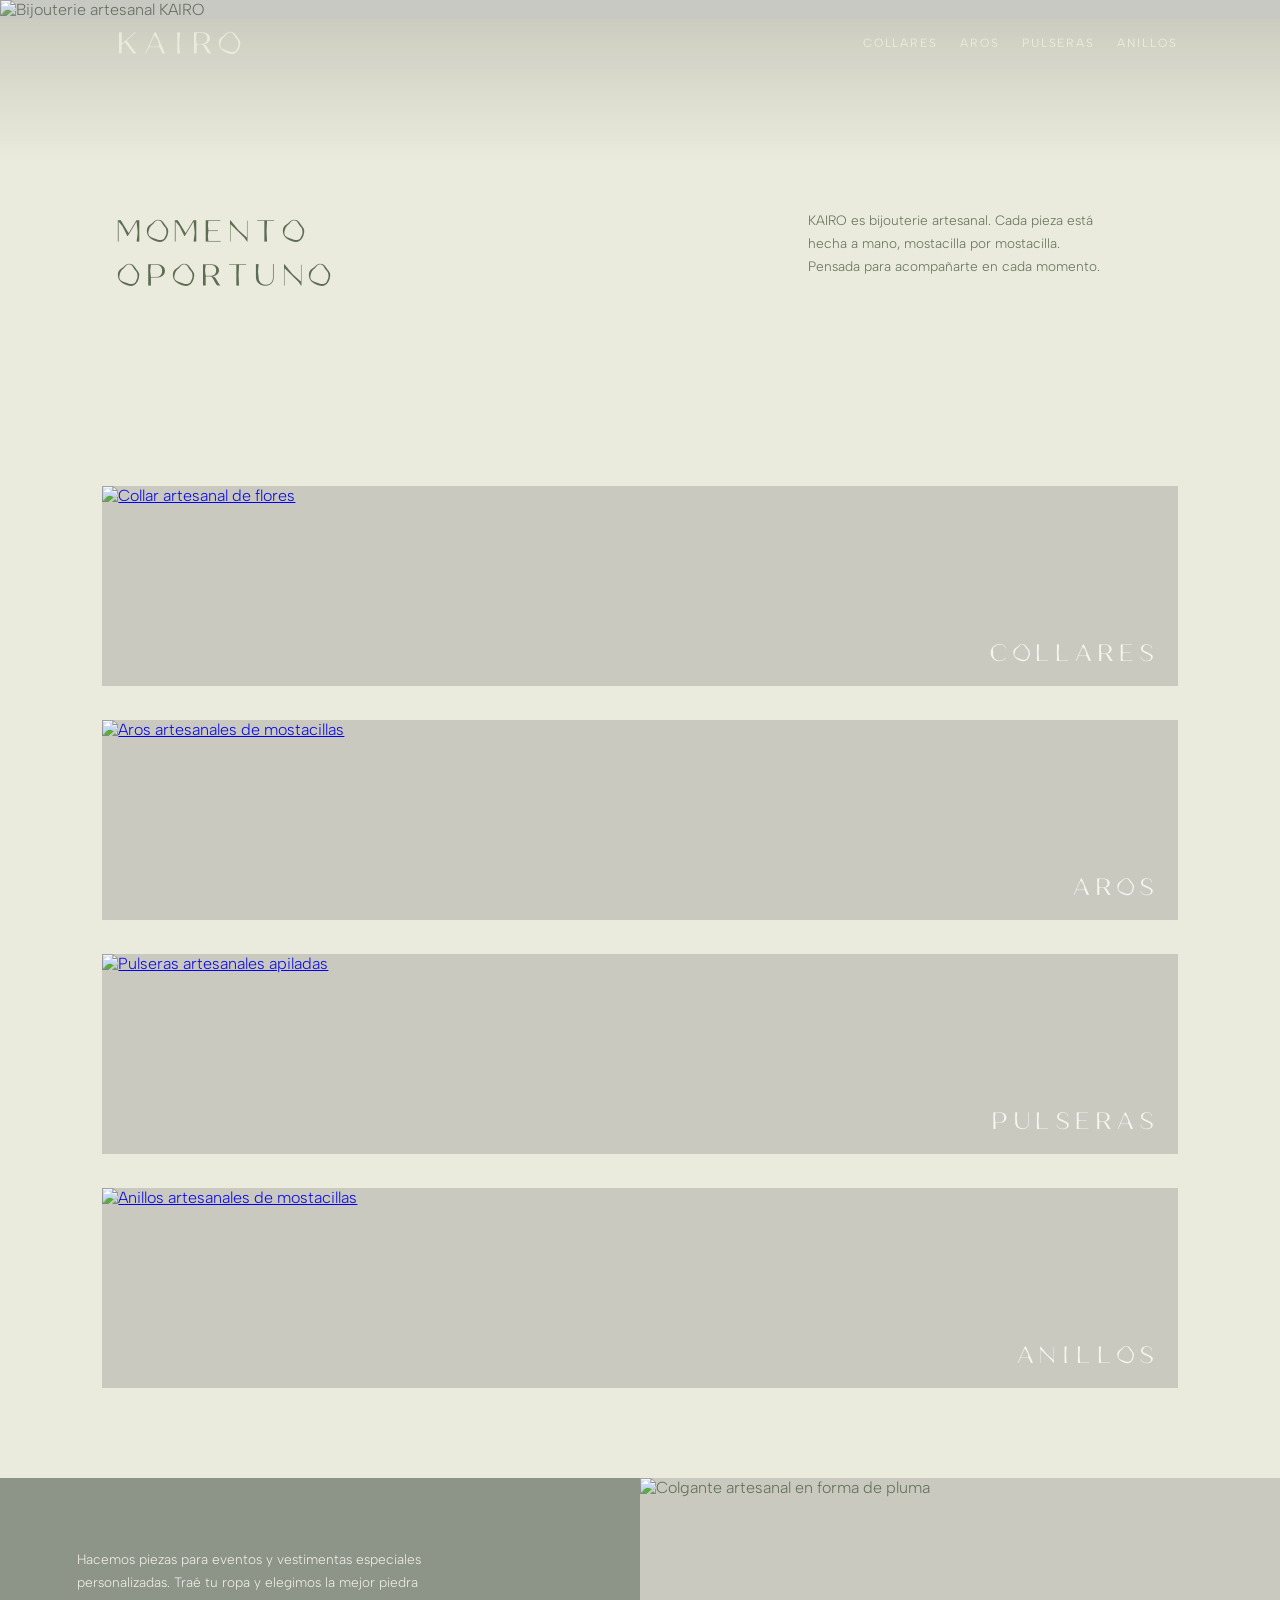
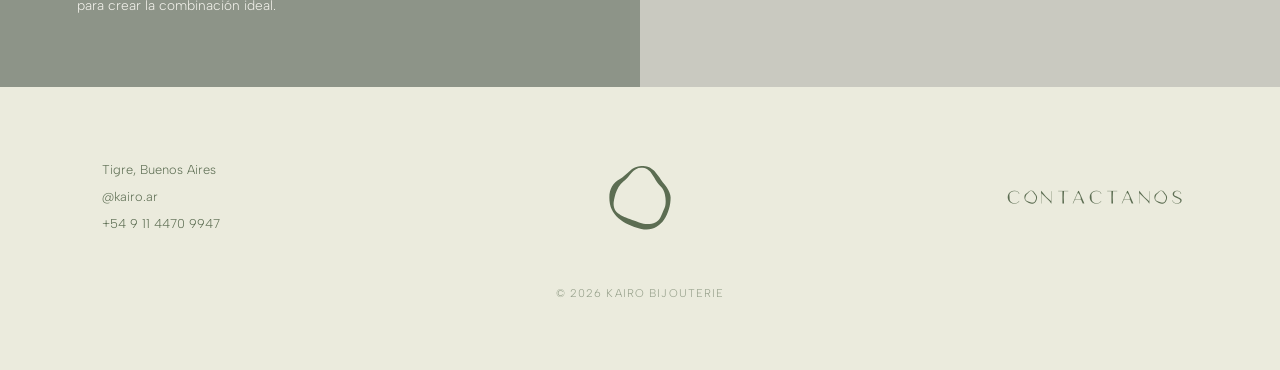
==== index.html @ 3e73329e "Sitio KAIRO: home, catálogo por categoría y estilos base Sitio estático de bijouterie artesanal con " ====
<!DOCTYPE html>
<html lang="es">
<head>
  <meta charset="UTF-8">
  <!-- Esta línea hace que la web se adapte al ancho del celular -->
  <meta name="viewport" content="width=device-width, initial-scale=1.0">
  <title>KAIRO</title>

  <!-- Las tipografías (Rizoma y Albert Sans) ahora se cargan
       desde la carpeta fonts/ del proyecto, vía @font-face en el CSS -->

  <link rel="stylesheet" href="css/estilos.css">
  <link rel="icon" type="image/png" href="img/favicon.png">
</head>
<body class="pagina-home">

  <!-- ============ HEADER ============ -->
  <header class="header header-entrada">
    <h1 class="logo">KAIRO</h1>
    <img src="svg/logo.svg" alt="KAIRO logo" class="logo logo-mark" width="36" height="36">
    <button class="btn-menu" aria-expanded="false" aria-label="Abrir menú">
      <img src="svg/hamburguesa.svg" alt="" class="hamburger-icon" aria-hidden="true">
    </button>
    <nav class="nav-header" aria-label="Navegación principal">
      <a href="collares.html">Collares</a>
      <a href="aros.html">Aros</a>
      <a href="pulseras.html">Pulseras</a>
      <a href="anillos.html">Anillos</a>
    </nav>
  </header>

  <!-- ============ HERO (foto principal rotativa) ============ -->
  <!-- El id="foto-principal" es el "nombre" con el que JavaScript
       va a encontrar esta imagen para ir cambiándola -->
  <section class="hero">
    <img id="foto-principal" src="img/principal1.png" alt="Bijouterie artesanal KAIRO">
  </section>

  <!-- ============ INTRO ============ -->
  <section class="intro">
    <h2 class="intro-titulo">Momento<br>oportuno</h2>
    <p class="intro-texto">
      KAIRO es bijouterie artesanal. Cada pieza está hecha a mano,
      mostacilla por mostacilla. Pensada para acompañarte en cada momento.
    </p>
  </section>

  <!-- ============ CATEGORÍAS ============ -->
  <!-- Cada banda es un link a la página propia de esa categoría -->
  <section class="categorias">

    <a class="categoria" href="collares.html">
      <img src="img/collares.png" alt="Collar artesanal de flores">
      <span class="categoria-nombre">Collares</span>
    </a>

    <a class="categoria" href="aros.html">
      <img src="img/aros.png" alt="Aros artesanales de mostacillas">
      <span class="categoria-nombre">Aros</span>
    </a>

    <a class="categoria" href="pulseras.html">
      <img src="img/pulseras.png" alt="Pulseras artesanales apiladas">
      <span class="categoria-nombre">Pulseras</span>
    </a>

    <a class="categoria" href="anillos.html">
      <img src="img/anillos.png" alt="Anillos artesanales de mostacillas">
      <span class="categoria-nombre">Anillos</span>
    </a>

  </section>

  <!-- ============ PERSONALIZADOS ============ -->
  <section class="personalizados">
    <div class="personalizados-texto">
      <p>Hacemos piezas para eventos y vestimentas especiales personalizadas. Traé tu ropa y elegimos la mejor piedra para crear la combinación ideal.</p>
    </div>
    <div class="personalizados-imagen">
      <!-- Exportá desde Figma como img/personalizados.png -->
      <img src="img/personalizados.png" alt="Colgante artesanal en forma de pluma">
    </div>
  </section>

  <!-- ============ FOOTER ============ -->
  <footer class="footer">
    <div class="footer-datos">
      <p>Tigre, Buenos Aires</p>
      <p><a href="https://www.instagram.com/kairo.ar" target="_blank" rel="noopener">@kairo.ar</a></p>
      <p>+54 9 11 4470 9947</p>
    </div>

    <!-- El circulito orgánico del logo, dibujado en SVG -->
    <div class="footer-logo" role="button" tabindex="0" aria-label="Volver arriba">
      <img src="svg/logo.svg" alt="KAIRO logo" class="footer-logo-img" width="64" height="64">
    </div>

        <!-- ⚠️ IMPORTANTE: reemplazá 54911XXXXXXXX por tu naúmero real,
          con código de país (54), el 9 de celular, y SIN el 15 -->
         <a class="footer-contacto"
           href="https://wa.me/5491144709947?text=Hola!%20Vi%20la%20web%20de%20KAIRO%20y%20quiero%20hacer%20una%20consulta" target="_blank" rel="noopener">
       Contactanos
        </a>

    <p class="footer-copy">© 2026 KAIRO BIJOUTERIE</p>
  </footer>

  <!-- El JavaScript se carga al final, cuando toda la página ya existe -->
  <!-- Botón volver arriba (invisible hasta hacer scroll) -->
  <button id="back-to-top" aria-label="Volver arriba">
    <svg viewBox="0 0 24 24" aria-hidden="true" focusable="false">
      <path d="M12 6 L6 12 M12 6 L18 12" stroke="#5C6D52" stroke-width="1.2" stroke-linecap="round" stroke-linejoin="round" fill="none"/>
    </svg>
  </button>

  <script src="js/script.js"></script>

</body>
</html>
---- css/estilos.css ----
/* ==========================================================
   KAIRO — Hoja de estilos
   Paleta y tipografía tomadas de tu diseño en Figma.
   Cambiá los valores de :root y se actualiza toda la web.
   ========================================================== */

/* ---------- Fuentes propias ----------
   @font-face le dice al navegador: "esta fuente no la busques
   en internet, cargala desde la carpeta fonts/ del proyecto" */

@font-face {
  font-family: 'Rizoma';
  src: url('../fonts/rizoma/Rizoma.ttf');
  font-weight: 400;
  font-display: swap; /* muestra texto con fuente de respaldo mientras carga */
}

@font-face {
  font-family: 'Albert Sans';
  src: url('../fonts/albert-sans/albertsans-Light.ttf') format('truetype');
  font-weight: 300;
  font-display: swap;
}

@font-face {
  font-family: 'Albert Sans';
  src: url('../fonts/albert-sans/albertsans-Regular.ttf') format('truetype');
  font-weight: 400;
  font-display: swap;
}

:root {
  --crema: #EBEBDD;        /* fondo general */
  --salvia: #8D9488;       /* bloque verde y acentos */
  --verde: #5C6D52;        /* verde oscuro: textos y detalles */
  --arena: #AD9E79;        /* dorado/arena: acento opcional */
  --tinta: #5C6D52;        /* color de los textos (el verde oscuro) */
  --blanco: #F6F5EF;       /* textos sobre fotos y fondo verde */

  --serif: 'Rizoma', serif;              /* títulos (tu fuente de marca) */
  --sans: 'Albert Sans', sans-serif;     /* textos */
  --texto-cuerpo: 0.85rem;               /* tamaño de texto general del sitio */
  --suave: cubic-bezier(0.22, 1, 0.36, 1); /* movimiento más orgánico y fluido */
}

/* ---------- Reseteo básico ---------- */
/* Quita márgenes por defecto del navegador para partir de cero */
* {
  margin: 0;
  padding: 0;
  box-sizing: border-box;
}

body {
  background-color: var(--crema);
  color: var(--tinta);
  font-family: var(--sans);
  font-weight: 300;
  padding-top: 88px;
}

/* En el home el header flota transparente sobre el hero (ver más abajo),
   así que el hero arranca desde el borde de la pantalla en vez de quedar
   empujado por los 88px que el header reserva en el resto del sitio. */
body.pagina-home {
  padding-top: 0;
}

/* Las imágenes nunca se desbordan de su contenedor */
img {
  max-width: 100%;
  display: block;
}

/* ---------- Header ---------- */
.header {
  display: flex;
  justify-content: space-between;
  align-items: center;
  padding: 28px 8vw;
  position: fixed;
  top: 0;
  left: 0;
  right: 0;
  background-color: var(--crema);
  z-index: 1000;
}

/* Botón hamburguesa (oculto en desktop, visible en mobile) */
.btn-menu {
  display: none;
  background: transparent;
  border: 0;
  padding: 0;
  width: 44px;
  height: 44px;
  min-width: 44px;
  min-height: 44px;
  cursor: pointer;
}
.btn-menu .line {
  display: none;
}
.btn-menu .hamburger-icon {
  display: block;
  width: 24px;
  height: auto;
  object-fit: contain;
  transition: transform 0.18s var(--suave), filter 0.35s var(--suave);
  transform: translateZ(0);
}
.btn-menu.open .hamburger-icon {
  transform: rotate(90deg);
}

.logo {
  font-family: var(--serif);
  font-weight: 300;
  font-size: 1.7rem;
  /* Este espaciado entre letras es la firma de tu marca */
  letter-spacing: -0.9em;
  text-transform: uppercase;
  cursor: pointer;
  transition: color 0.35s var(--suave);
}

/* SVG mark for mobile header (hidden on desktop) */
.logo-mark {
  display: none;
  width: 44px;
  height: 44px;
  transition: filter 0.35s var(--suave);
}

.nav-header {
  display: flex;
  gap: 22px;
  align-items: center;
}

.nav-header a {
  color: var(--tinta);
  text-decoration: none;
  font-family: var(--sans);
  font-size: 0.75rem;
  font-weight: 400;
  letter-spacing: 0.16em;
  text-transform: uppercase;
  position: relative;
  display: inline-block;
  transition: opacity 0.3s var(--suave), color 0.35s var(--suave);
}

.nav-header a::after {
  content: '';
  position: absolute;
  left: 0;
  bottom: -4px;
  width: calc(100% - 0.16em);
  height: 1px;
  background-color: currentColor;
  opacity: 0;
  transition: opacity 0.3s var(--suave);
}

.nav-header a:hover {
  opacity: 0.72;
}

.nav-header a:hover::after {
  opacity: 1;
}

/* ---------- Hero ---------- */
.hero {
  position: relative; /* para el degradado y, en el home, para que el header flote encima */
}

.hero img {
  width: 100%;
  height: auto;              /* mostrar la imagen completa sin recorte */
  /* Eliminado object-fit y altura fija para que la foto no se recorte */
  background-color: #C9C9C0;
  filter: saturate(0.6);
  display: block;
}

/* Degradado sutil arriba del hero (solo home, header transparente encima)
   para que el logo y el nav en blanco se sigan leyendo aunque la foto
   rotativa de turno sea clara. El img no tiene position, así que este
   pseudo-elemento posicionado ya pinta por encima sin necesidad de z-index. */
.pagina-home .hero::before {
  content: '';
  position: absolute;
  top: 0;
  left: 0;
  right: 0;
  height: 160px;
  background: linear-gradient(to bottom, rgba(0, 0, 0, 0.15), rgba(0, 0, 0, 0));
  pointer-events: none;
}

/* ---------- Header transparente sobre el hero (solo home) ----------
   El resto de la web usa .header tal cual (fondo crema fijo). Acá,
   arranca transparente con textos claros para leerse sobre la foto, y
   script.js agrega .header-solido (vía IntersectionObserver sobre el
   hero) apenas el hero deja de estar a la vista — ahí pasa a fondo
   crema y textos oscuros, igual que el header de siempre. */
.pagina-home .header {
  background-color: transparent;
  transition: background-color 0.35s var(--suave);
}

.pagina-home .header.header-solido {
  background-color: var(--crema);
}

/* Crema (var(--crema), #EBEBDD) solo en el estado transparente y con el
   menú cerrado: si el overlay mobile está abierto, su fondo es crema y
   estos elementos (el logo-mark y la hamburguesa, que quedan por encima
   del overlay) necesitan volver a verse oscuros — igual que si el header
   ya es sólido. */
.pagina-home .header:not(.header-solido):not(.nav-open) .logo,
.pagina-home .header:not(.header-solido):not(.nav-open) .nav-header a {
  color: var(--crema);
}

.pagina-home .header:not(.header-solido):not(.nav-open) .logo-mark,
.pagina-home .header:not(.header-solido):not(.nav-open) .hamburger-icon {
  /* Los svg son monocromos (#5C6D52 fijo en el archivo), así que no se
     pueden recolorear con color/currentColor. invert(92%) sobre negro
     puro (brightness(0) primero) da rgb(235,235,235) — el mismo tono
     que #EBEBDD salvo 14/255 en el canal azul, imperceptible en un
     ícono chico; evita duplicar cada svg en una versión clara. */
  filter: brightness(0) invert(92%);
}

/* Hover sobre la barra (solo dispositivos con mouse): mientras el header
   sigue transparente, tomar temporalmente el aspecto sólido. Mismos
   valores que .header-solido de arriba — no un estado nuevo, solo otro
   disparador para el mismo look. Si el header YA es sólido por scroll,
   esto no cambia nada (los valores coinciden, sin flicker) y la
   transición es la misma (0.35s var(--suave)) porque ya vive declarada
   en .header/.logo/.nav-header a/.logo-mark/.hamburger-icon. */
@media (hover: hover) {
  .pagina-home .header:not(.nav-open):hover {
    background-color: var(--crema);
  }

  .pagina-home .header:not(.nav-open):hover .logo,
  .pagina-home .header:not(.nav-open):hover .nav-header a {
    color: var(--tinta);
  }

  .pagina-home .header:not(.nav-open):hover .logo-mark,
  .pagina-home .header:not(.nav-open):hover .hamburger-icon {
    filter: none;
  }
}

/* ---------- Intro ---------- */
.intro {
  display: flex;                   /* pone título y texto lado a lado */
  justify-content: space-between;
  align-items: flex-start;
  gap: 40px;
  padding: 120px 8vw 110px;
  margin-top: 70px;
}

.intro-titulo {
  font-family: var(--serif);
  font-weight: 300;
  font-size: 1.7rem;
  letter-spacing: -0.9em;
  text-transform: uppercase;
  line-height: 1.6;
}

.intro-texto {
  max-width: 300px;
  font-size: var(--texto-cuerpo);
  line-height: 1.7;
  /* Mantiene el texto a la derecha pero separado sutilmente del borde */
  margin-right: 70px; /* ajuste: ~60-80px en desktop */
}

/* ---------- Categorías ---------- */
.categorias {
  display: flex;
  flex-direction: column;   /* una banda debajo de la otra */
  gap: 34px;
  padding: 0 8vw 90px;
  margin-top: 80px; /* Más aire entre .intro y .categorias */
}

.categoria {
  position: relative;        /* necesario para ubicar el nombre encima */
  display: block;
  overflow: hidden;
}

.categoria img {
  width: 100%;
  height: 200px;
  object-fit: cover;
  background-color: #C9C9C0; /* respaldo si falta la foto */
  transition: transform 0.6s ease;  /* para el efecto al pasar el mouse */
}

/* Efecto sutil: la foto se agranda apenas al pasar el mouse */
.categoria:hover img {
  transform: scale(1.03);
}

.categoria-nombre {
  position: absolute;              /* flota sobre la foto */
  right: 30px;
  bottom: 22px;
  color: var(--blanco);
  font-family: var(--serif);
  font-size: 1.3rem;
  letter-spacing: -0.9em;
  text-transform: uppercase;
}

/* ---------- Personalizados ---------- */
.personalizados {
  display: grid;
  grid-template-columns: 1fr 1fr;  /* dos columnas iguales */
}

.personalizados-texto {
  background-color: var(--salvia);
  color: var(--blanco);
  display: flex;
  flex-direction: column;
  justify-content: center;
  padding: 70px 12%;
  font-size: var(--texto-cuerpo);
  line-height: 1.7;
}

.personalizados-texto p {
  max-width: 360px;
}

.personalizados-imagen img {
  width: 100%;
  height: 100%;
  object-fit: cover;
  background-color: #C9C9C0;
}

/* ---------- Footer ---------- */
.footer {
  display: grid;
  grid-template-columns: 1fr auto 1fr;
  align-items: center;
  padding: 70px 8vw;
}

.footer-datos {
  font-size: 0.8rem;
  line-height: 2.1;
  justify-self: start;
}

.footer-logo img,
.footer-logo-img {
  width: 64px;
  height: 64px;
  display: block;
  color: var(--salvia);
}

.footer-logo {
  justify-self: center;
  cursor: pointer;
}

.footer-contacto {
  justify-self: end;
}

/* Línea de copyright: una sola regla, compartida por las 5 páginas.
   grid-column la extiende a lo largo de las 3 columnas del footer
   en desktop; en mobile el footer pasa a flex (ver media query) y
   grid-column se ignora solo, sin necesidad de otra regla. */
.footer-copy {
  grid-column: 1 / -1;
  text-align: center;
  margin-top: 48px;
  font-family: var(--sans);
  font-size: 0.7rem;
  letter-spacing: 0.1em;
  color: var(--tinta);
  opacity: 0.6;
}

.footer-contacto {
  color: var(--tinta);
  text-decoration: none;
  font-family: var(--serif);
  font-size: 1rem;
  letter-spacing: -0.9em;
  text-transform: uppercase;
  position: relative;
  display: inline-block;
  /* eliminamos border-bottom y margen negativo; usamos pseudo-elemento para subrayado */
  transition: color 0.2s var(--suave);
}

.footer-contacto::after {
  content: '';
  position: absolute;
  right: 0;
  bottom: -4px;
  width: calc(100% - 0.9em); /* descuenta el espacio fantasma equivalente al letter-spacing */
  height: 1px;
  background-color: currentColor;
  opacity: 0;
  transition: opacity 0.3s var(--suave);
}
.footer-contacto:hover::after {
  opacity: 1;
}

/* Links dentro del bloque de datos del footer (ej: Instagram) */
.footer-datos a {
  color: inherit;
  text-decoration: none;
  transition: color 0.12s ease;
}
.footer-datos a:hover {
  color: var(--tinta);
  text-decoration: none;
}

/* ---------- Aparición sutil (reveal) ---------- */
.reveal {
  opacity: 0;
  transform: translateY(18px);
  transition: opacity 0.72s ease, transform 0.72s ease;
}
.reveal.visible {
  opacity: 1;
  transform: none;
}

@media (prefers-reduced-motion: reduce) {
  .reveal {
    transition: none !important;
    transform: none !important;
    opacity: 1 !important;
  }
}

/* Botón volver arriba */
#back-to-top {
  position: fixed;
  right: 30px;
  bottom: 30px;
  width: 64px;
  height: 64px;
  padding: 0;
  border: 0;
  background: transparent;
  display: inline-flex;
  align-items: center;
  justify-content: center;
  opacity: 0;
  visibility: hidden;
  transition: opacity 0.28s ease, visibility 0.28s ease;
  cursor: pointer;
}
#back-to-top.visible {
  opacity: 1;
  visibility: visible;
}
#back-to-top svg {
  width: 46px;
  height: 46px;
}
#back-to-top:hover { opacity: 0.85; }

@media (prefers-reduced-motion: reduce) {
  #back-to-top { transition: none !important; }
}

/* ---------- PÁGINA COLLARES ---------- */

.collares-main {
  height: calc(100vh - 88px);
  display: flex;
  flex-direction: column;
  gap: 8px;
}

.collares-header {
  padding: 28px 8vw 8px;
}

.collares-header-grid {
  display: flex;
  justify-content: center;
  align-items: baseline;
  gap: 60px;
  max-width: 900px;
  margin: 0 auto;
}

.collares-label {
  font-family: var(--sans);
  font-size: 0.8rem;
  font-weight: 300;
  letter-spacing: 0.12em;
  text-transform: uppercase;
  color: var(--tinta);
  /* centered via flex parent; no grid-specific alignment needed */
}

.collares-titulo {
  font-family: var(--serif);
  font-size: 2.2rem;
  font-weight: 300;
  letter-spacing: -0.9em;
  text-transform: uppercase;
  color: var(--tinta);
  text-align: center;
}

.collares-contador {
  font-family: var(--sans);
  font-size: 0.8rem;
  font-weight: 300;
  letter-spacing: 0.12em;
  text-transform: uppercase;
  color: var(--tinta);
  transition: opacity 0.3s ease;
  min-width: 48px; /* evita que cambie el ancho al pasar de 01 a 08 */
  text-align: center;
  font-variant-numeric: tabular-nums;
}

.collares-descripcion {
  display: flex;
  justify-content: center;
  padding: 0 8vw 16px;
}

.collares-descripcion p {
  max-width: 420px;
  font-size: var(--texto-cuerpo);
  line-height: 1.7;
  text-align: center;
  color: var(--tinta);
}

/* Contenedor de galería con scroll horizontal */
.collares-galeria-container {
  padding: 0 8vw 16px;
  margin-top: auto; /* empuja la galería/link hacia abajo dentro del contenedor flex */
}

.collares-galeria {
  display: flex;
  align-items: flex-end;
  overflow-x: auto;
  overflow-y: visible;
  scroll-snap-type: x mandatory;
  gap: 12px;
  scroll-behavior: smooth;
  padding-bottom: 12px;
  /* padding lateral para centrar primera/última pieza: mitad del ancho máximo (380px/2 = 190px) */
  padding-left: calc(40vw - 190px);
  padding-right: calc(40vw - 190px);
  padding-top: 8px; /* menos espacio arriba de las fotos ahora que la galería baja */
  /* Ocultar scrollbar */
  scrollbar-width: none;
}

.collares-galeria::-webkit-scrollbar {
  display: none;
}

.galeria-pieza {
  flex-shrink: 0;
  width: 280px;
  height: 400px;
  object-fit: cover;
  scroll-snap-align: center;
  background-color: #C9C9C0;
  border-radius: 2px;
  transform-origin: bottom center;
  transform: scale(0.85);
  opacity: 0.7;
  transition: transform 0.45s var(--suave), opacity 0.45s var(--suave);
}

.galeria-pieza.highlighted {
  transform: scale(1);
  opacity: 1;
}

/* CTA */
.collares-cta {
  display: flex;
  justify-content: center;
  padding: 12px 8vw 40px; /* margen inferior reducido para mantener todo dentro de 100vh */
}

.consultar-pieza {
  color: var(--tinta);
  text-decoration: none;
  font-family: var(--serif);
  font-size: 1rem;
  letter-spacing: -0.9em;
  word-spacing: 1.2em;
  text-transform: uppercase;
  white-space: normal;
  position: relative;
  display: inline-block;
  transition: color 0.12s ease;
}

.consultar-pieza::after {
  content: '';
  position: absolute;
  /* El cuadro del link ya queda ajustado a la última letra (sin espacio
     fantasma de letter-spacing que descontar), así que "right: 0" alinea
     el final de la línea con la A de PIEZA. En el arranque, la C es una
     letra redonda: su curva se recorta bastante respecto del borde del
     cuadro a la altura del subrayado, así que un left en 0 se ve corrido
     hacia la izquierda — este pequeño offset la ajusta ópticamente a la C. */
  left: 0.5em;
  right: -0.5em;
  bottom: -4px;
  height: 1px;
  background-color: currentColor;
  opacity: 0;
  transition: opacity 0.3s ease;
}

.consultar-pieza:hover::after {
  opacity: 1;
}

/* ---------- Animación de entrada (páginas de categoría) ----------
   Comparte esta única implementación collares.html / aros.html /
   pulseras.html / anillos.html, porque las cuatro reutilizan las
   mismas clases (.collares-header-grid, .collares-descripcion,
   .galeria-pieza, .collares-cta). Es animation con @keyframes (no
   transition + IntersectionObserver) porque corre una sola vez al
   cargar, con todo ya en el viewport — no depende de scroll. */

@keyframes entrada-fila {
  from { opacity: 0; transform: translateY(15px); }
  to   { opacity: 1; transform: translateY(0); }
}

/* La galería anima transform, y transform ya lo usa el resaltado
   de scroll (scale 0.85/1 según .highlighted) — dos keyframes,
   uno por estado final, para no pisar esa escala en cada caso. */
@keyframes entrada-pieza {
  from { opacity: 0; transform: translateY(15px) scale(0.85); }
  to   { opacity: 0.7; transform: translateY(0) scale(0.85); }
}
@keyframes entrada-pieza-highlighted {
  from { opacity: 0; transform: translateY(15px) scale(1); }
  to   { opacity: 1; transform: translateY(0) scale(1); }
}

.collares-header-grid {
  animation: entrada-fila 0.6s var(--suave) both;
}

.collares-descripcion {
  animation: entrada-fila 0.6s var(--suave) both;
  animation-delay: 120ms;
}

.galeria-pieza {
  animation-name: entrada-pieza;
  animation-duration: 0.6s;
  animation-timing-function: var(--suave);
  animation-fill-mode: both;
  animation-delay: 240ms; /* pieza 1: 120ms (texto) + 120ms = 240ms después del título */
}

.galeria-pieza.highlighted {
  animation-name: entrada-pieza-highlighted;
}

/* Una vez que la animación de entrada terminó, script.js agrega esta
   clase (evento "animationend") para desactivarla del todo. Sin esto,
   como .highlighted se prende y apaga con cada scroll de la galería,
   el navegador detecta el cambio de animation-name (entre las dos
   de arriba) y la vuelve a arrancar desde 0 en cada foto que pasa a
   estar destacada — la entrada tiene que pasar una sola vez, al cargar. */
.galeria-pieza.entrada-lista {
  animation: none;
}

/* Escalonado de izquierda a derecha, 70ms entre cada foto */
.galeria-pieza:nth-child(2) { animation-delay: 310ms; }
.galeria-pieza:nth-child(3) { animation-delay: 380ms; }
.galeria-pieza:nth-child(4) { animation-delay: 450ms; }
.galeria-pieza:nth-child(5) { animation-delay: 520ms; }
.galeria-pieza:nth-child(6) { animation-delay: 590ms; }
.galeria-pieza:nth-child(7) { animation-delay: 660ms; }
.galeria-pieza:nth-child(8) { animation-delay: 730ms; }

.collares-cta {
  animation: entrada-fila 0.6s var(--suave) both;
  animation-delay: 360ms; /* 120ms después de que arranca la galería (240ms) */
}

@media (prefers-reduced-motion: reduce) {
  .collares-header-grid,
  .collares-descripcion,
  .galeria-pieza,
  .collares-cta {
    animation: none !important;
  }
}

/* ---------- Animación de entrada (home) ----------
   Mismo @keyframes entrada-fila de arriba, misma curva y duración
   — coherente con las páginas de categoría, sin duplicar CSS.
   .header-entrada se pone solo en el <header> de index.html: el
   header (.header) es compartido por las 5 páginas y las de
   categoría no deben animarlo. .hero y .intro son exclusivas de
   index.html, así que van directo por su clase.
   Las bandas de .categorias y .personalizados NO llevan esta
   animación: siguen con su propio sistema de aparición por scroll
   (.reveal/.visible + IntersectionObserver en script.js), que no
   se toca acá y no se pisa con esto porque son clases distintas. */
.header-entrada {
  animation: entrada-fila 0.6s var(--suave) both;
}

.hero {
  animation: entrada-fila 0.6s var(--suave) both;
  animation-delay: 120ms;
}

.intro {
  animation: entrada-fila 0.6s var(--suave) both;
  animation-delay: 240ms;
}

@media (prefers-reduced-motion: reduce) {
  .header-entrada,
  .hero,
  .intro {
    animation: none !important;
  }

  .pagina-home .header,
  .pagina-home .header .logo,
  .pagina-home .header .logo-mark,
  .pagina-home .header .nav-header a,
  .pagina-home .header .hamburger-icon {
    transition: none !important;
  }
}

/* ==========================================================
   CELULAR — todo lo de acá abajo se aplica solo
   cuando la pantalla mide 700px o menos
   ========================================================== */
@media (max-width: 700px) {

  /* Header mobile: logo a la izquierda, hamburguesa a la derecha */
  .header {
    flex-direction: row;
    gap: 8px;
    padding: 18px 8vw;
    align-items: center;
    justify-content: space-between;
  }

  /* Mostrar botón hamburguesa */
  .btn-menu {
    display: inline-flex;
    align-items: center;
    justify-content: center;
  }

  /* show svg mark and hide text logo in mobile */
  .logo { display: none; }
  .logo-mark { display: inline-block; width: 44px; height: 44px; }

  /* hamburger icon size for mobile */
  .btn-menu .hamburger-icon {
    font-size: 28px;
    font-weight: 200;
  }
  /* Full-screen overlay menu on mobile */
  .nav-header {
    position: fixed;
    inset: 0;
    display: flex;
    flex-direction: column;
    gap: 28px;
    justify-content: center;
    align-items: center;
    width: 100%;
    background-color: var(--crema);
    padding: 0;
    border: 0;
    z-index: 1400;
    opacity: 0;
    pointer-events: none;
    transform: translateY(8px);
    transition: opacity 0.35s var(--suave), transform 0.35s var(--suave);
  }

  /* ensure hamburger sits above the overlay */
  .btn-menu { z-index: 1500; }

  .header.nav-open .nav-header {
    opacity: 1;
    pointer-events: auto;
    transform: none;
  }

  /* menu links style & subtle staggered reveal */
  .nav-header a {
    font-family: var(--sans); /* Albert Sans */
    font-size: 1.75rem;
    letter-spacing: 0.12em;
    text-transform: uppercase;
    color: var(--tinta);
    text-decoration: none;
    opacity: 0;
    transform: translateY(8px);
    transition: opacity 0.35s var(--suave), transform 0.35s var(--suave);
  }

  .header.nav-open .nav-header a {
    opacity: 1;
    transform: none;
  }

  .header.nav-open .nav-header a:nth-child(1) { transition-delay: 0.04s; }
  .header.nav-open .nav-header a:nth-child(2) { transition-delay: 0.09s; }
  .header.nav-open .nav-header a:nth-child(3) { transition-delay: 0.14s; }
  .header.nav-open .nav-header a:nth-child(4) { transition-delay: 0.19s; }

  /* cuando está visible, centrar los links en columna */
  .header.nav-open .nav-header {
    align-items: center;
  }

  .nav-header a {
    font-size: 1.35rem;
    letter-spacing: 0.12em;
  }

  .intro {
    flex-direction: column;
    padding: 90px 8vw 80px;
    margin-top: 40px;
  }

  .intro-texto {
    margin-right: 0; /* sin margen extra en mobile */
  }

  /* Personalizados también se apila */
  .personalizados {
    grid-template-columns: 1fr;
  }

  .personalizados-imagen img {
    height: 320px;
  }

  /* El footer se apila y centra */
  .footer {
    display: flex;
    flex-direction: column;
    gap: 34px;
    text-align: center;
  }

  .footer-datos,
  .footer-logo,
  .footer-contacto {
    justify-self: auto;
  }

  .footer-logo {
    margin: 0 auto;
  }

  .categoria img {
    height: 180px;
  }

  #foto-principal {
    height: 70vh;
    object-fit: cover;
    object-position: center;
  }

  /* Collares mobile */
  .collares-header {
    padding: 50px 0 40px;
  }

  .collares-header-grid {
    display: flex;
    flex-direction: row;
    justify-content: center;
    align-items: center;
    gap: 30px;
    width: 100%;
    max-width: none;
    padding: 0 4vw;
    flex-wrap: nowrap;
  }

  .collares-label {
    justify-self: auto;
  }

  .collares-titulo {
    font-size: 1.4rem;
    white-space: nowrap;
  }

  .collares-contador {
    justify-self: auto;
  }

  .collares-descripcion {
    padding: 0 8vw 40px;
  }

  .collares-descripcion p {
    font-size: var(--texto-cuerpo);
  }

  .collares-galeria {
    gap: 8px;
    /* mitad del ancho mobile: (alto_mobile 340px * 4/5 = 272px) => /2 = 136px */
    padding-left: calc(50vw - 136px);
    padding-right: calc(50vw - 136px);
    padding-top: 28px;
    align-items: flex-end;
    overflow-y: visible;
  }

  .galeria-pieza {
    aspect-ratio: 4 / 5;
    height: 340px;
    width: auto;
  }

  .collares-cta {
    padding: 30px 8vw 60px;
  }

  .consultar-pieza {
    font-size: 0.9rem;
  }

}
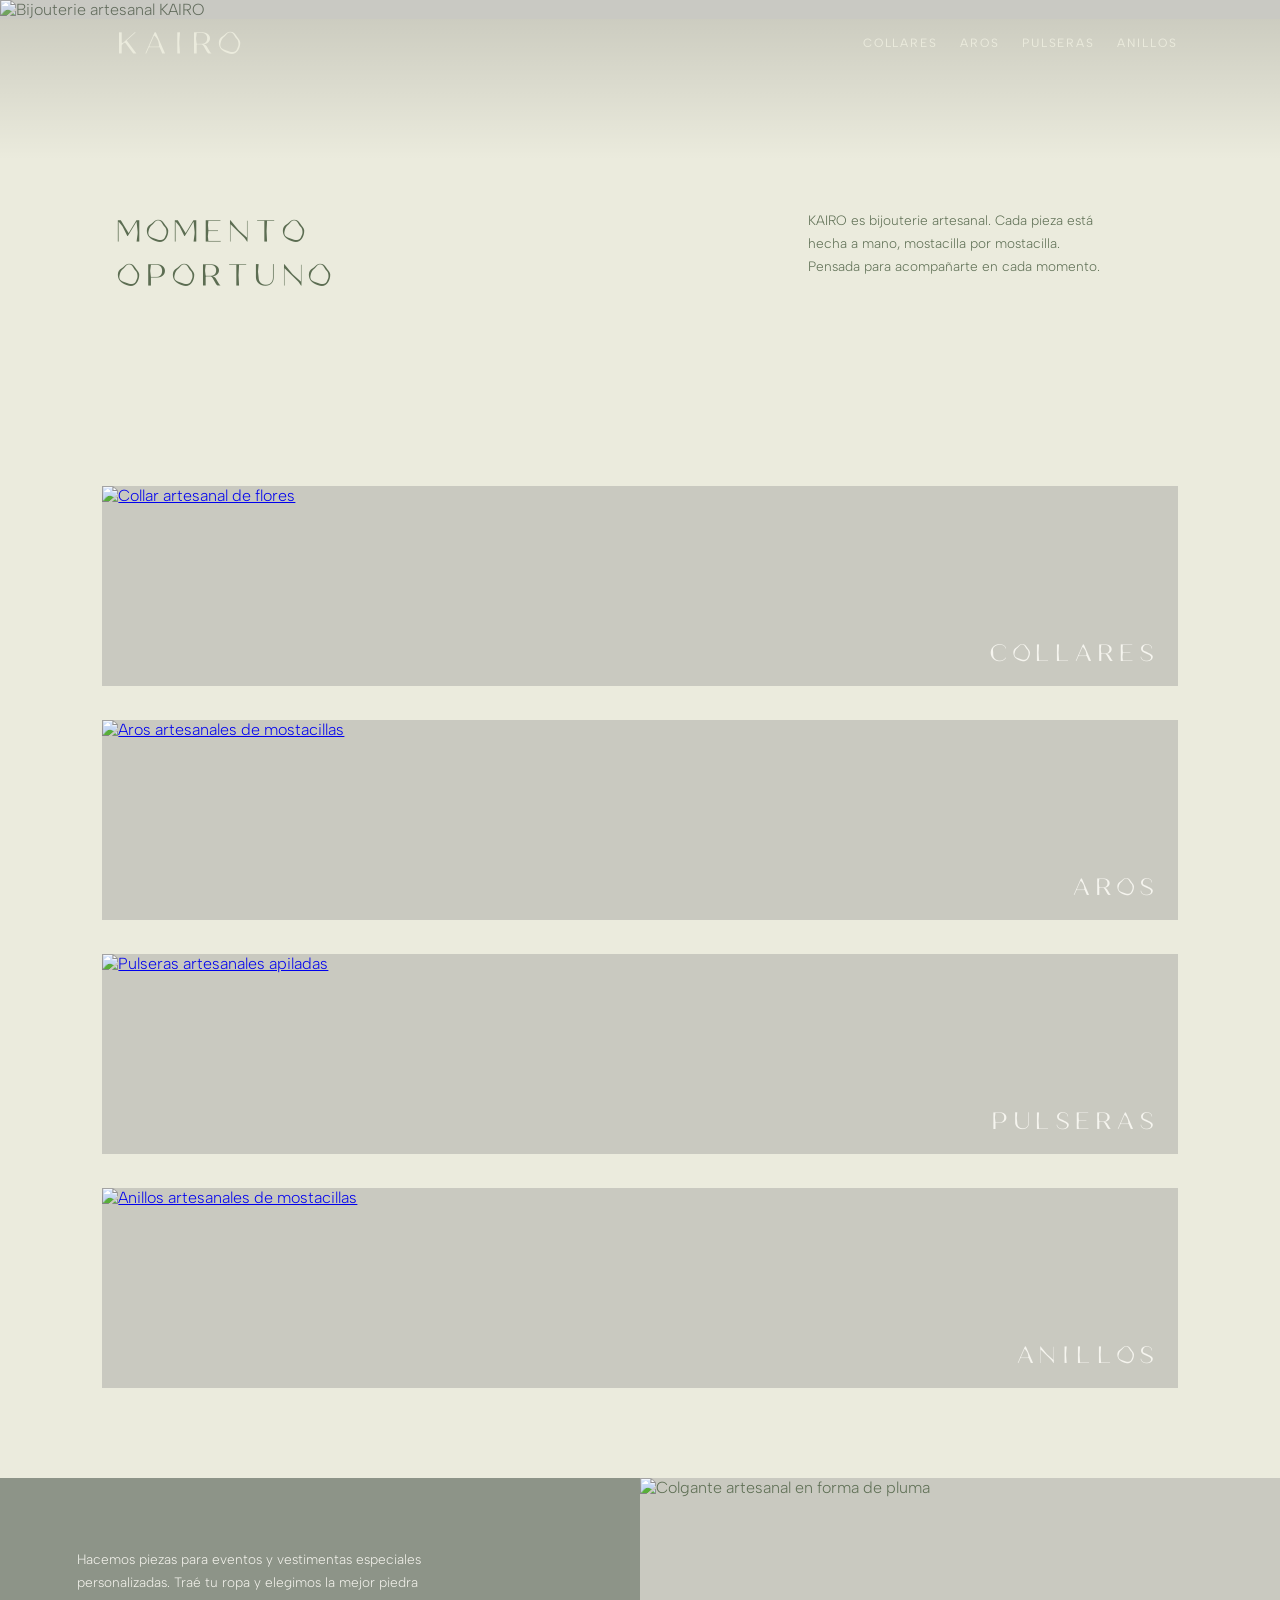
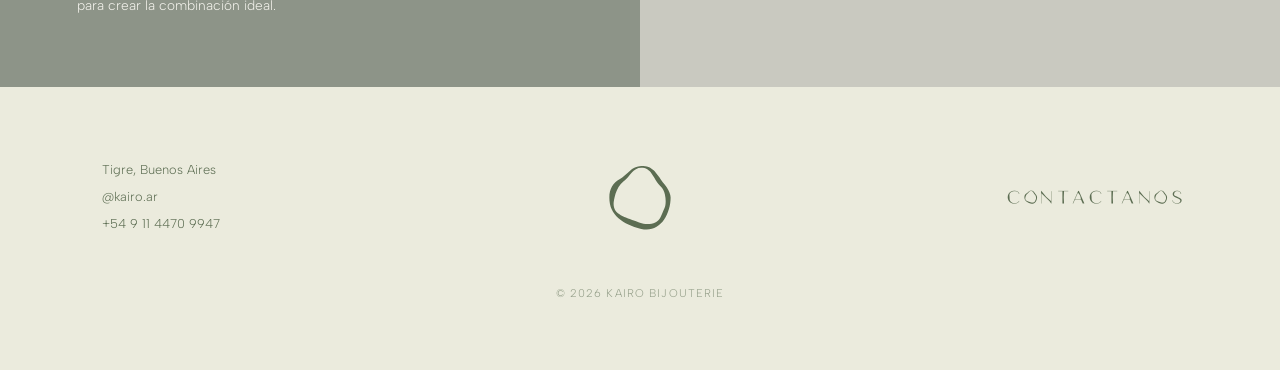
==== commit 2293fa46: "Header overlay del home, cursor personalizado y ajustes de mobile - Home: header fixed con estado tr" ====
--- a/index.html
+++ b/index.html
@@ -17,9 +17,9 @@
   <!-- ============ HEADER ============ -->
   <header class="header header-entrada">
     <h1 class="logo">KAIRO</h1>
-    <img src="svg/logo.svg" alt="KAIRO logo" class="logo logo-mark" width="36" height="36">
+    <span class="logo logo-mark" role="img" aria-label="KAIRO logo"></span>
     <button class="btn-menu" aria-expanded="false" aria-label="Abrir menú">
-      <img src="svg/hamburguesa.svg" alt="" class="hamburger-icon" aria-hidden="true">
+      <span class="hamburger-icon" aria-hidden="true"></span>
     </button>
     <nav class="nav-header" aria-label="Navegación principal">
       <a href="collares.html">Collares</a>
--- a/css/estilos.css
+++ b/css/estilos.css
@@ -64,6 +64,61 @@
    empujado por los 88px que el header reserva en el resto del sitio. */
 body.pagina-home {
   padding-top: 0;
+}
+
+/* ---------- Cursor personalizado ----------
+   Círculo que sigue al mouse: verde oscuro (var(--tinta)) por defecto,
+   y claro (var(--crema)) sobre las zonas donde ese verde no contrasta
+   (el hero, las bandas de categorías, el bloque salvia de
+   personalizados) — los mismos lugares del sitio que ya usan texto
+   claro por el motivo inverso. script.js decide la zona con
+   elementFromPoint y suma/saca .cursor-claro.
+   Solo en dispositivos con mouse: en touch no hay cursor que seguir,
+   y forzar cursor:none ahí rompería el tap. */
+@media (hover: hover) and (pointer: fine) {
+  body,
+  a,
+  button,
+  .btn-menu,
+  .categoria,
+  .footer-logo {
+    cursor: none;
+  }
+
+  .cursor-dot {
+    position: fixed;
+    top: 0;
+    left: 0;
+    width: 16px;
+    height: 16px;
+    border-radius: 50%;
+    background-color: var(--tinta);
+    pointer-events: none;
+    z-index: 2000;
+    /* La posición (translate x,y) la pisa script.js en cada mousemove
+       con transform inline; el -50%,-50% de ahí ya recentra el punto
+       sobre el cursor sea cual sea su tamaño actual, así que agrandarlo
+       en hover es solo cuestión de animar width/height, sin tocar
+       transform ni pelearse con el inline de la posición. */
+    opacity: 0; /* script.js lo pasa a 1 en el primer mousemove, para que no se vea "flashear" en la esquina antes de eso */
+    transition: background-color 0.25s var(--suave), opacity 0.2s var(--suave),
+      width 0.2s var(--suave), height 0.2s var(--suave);
+  }
+
+  .cursor-dot.cursor-claro {
+    background-color: var(--crema);
+  }
+
+  /* Más chico sobre cualquier cosa clickeable, para diferenciarlo de
+     las zonas donde el punto es solo decorativo. */
+  .cursor-dot.cursor-clickable {
+    width: 8px;
+    height: 8px;
+  }
+
+  .cursor-dot.cursor-visible {
+    opacity: 1;
+  }
 }
 
 /* Las imágenes nunca se desbordan de su contenedor */
@@ -104,9 +159,23 @@
 .btn-menu .hamburger-icon {
   display: block;
   width: 24px;
-  height: auto;
-  object-fit: contain;
-  transition: transform 0.18s var(--suave), filter 0.35s var(--suave);
+  /* Proporción de hamburguesa.svg (36/21); script.js la actualiza a la
+     de cruz.svg (28/26) al abrir el menú, junto con el mask-image. */
+  aspect-ratio: 36 / 21;
+  /* background-color + mask-image en vez de <img src>: permite pintar
+     el ícono con currentColor/var(...) exacto (acá, var(--tinta) o
+     var(--crema) según el estado del header) sin necesitar una
+     segunda versión del svg en otro color. */
+  background-color: var(--tinta);
+  -webkit-mask-image: url('../svg/hamburguesa.svg');
+  mask-image: url('../svg/hamburguesa.svg');
+  -webkit-mask-repeat: no-repeat;
+  mask-repeat: no-repeat;
+  -webkit-mask-position: center;
+  mask-position: center;
+  -webkit-mask-size: contain;
+  mask-size: contain;
+  transition: transform 0.18s var(--suave), background-color 0.35s var(--suave);
   transform: translateZ(0);
 }
 .btn-menu.open .hamburger-icon {
@@ -129,7 +198,16 @@
   display: none;
   width: 44px;
   height: 44px;
-  transition: filter 0.35s var(--suave);
+  background-color: var(--tinta);
+  -webkit-mask-image: url('../svg/logo.svg');
+  mask-image: url('../svg/logo.svg');
+  -webkit-mask-repeat: no-repeat;
+  mask-repeat: no-repeat;
+  -webkit-mask-position: center;
+  mask-position: center;
+  -webkit-mask-size: contain;
+  mask-size: contain;
+  transition: background-color 0.35s var(--suave);
 }
 
 .nav-header {
@@ -227,12 +305,7 @@
 
 .pagina-home .header:not(.header-solido):not(.nav-open) .logo-mark,
 .pagina-home .header:not(.header-solido):not(.nav-open) .hamburger-icon {
-  /* Los svg son monocromos (#5C6D52 fijo en el archivo), así que no se
-     pueden recolorear con color/currentColor. invert(92%) sobre negro
-     puro (brightness(0) primero) da rgb(235,235,235) — el mismo tono
-     que #EBEBDD salvo 14/255 en el canal azul, imperceptible en un
-     ícono chico; evita duplicar cada svg en una versión clara. */
-  filter: brightness(0) invert(92%);
+  background-color: var(--crema);
 }
 
 /* Hover sobre la barra (solo dispositivos con mouse): mientras el header
@@ -254,7 +327,7 @@
 
   .pagina-home .header:not(.nav-open):hover .logo-mark,
   .pagina-home .header:not(.nav-open):hover .hamburger-icon {
-    filter: none;
+    background-color: var(--tinta);
   }
 }
 
@@ -491,7 +564,11 @@
 /* ---------- PÁGINA COLLARES ---------- */
 
 .collares-main {
-  height: calc(100vh - 88px);
+  /* dvh (no vh): en mobile, vh incluye el alto que tapa la barra del
+     navegador, así que 100vh mide más de lo que realmente se ve y
+     empuja el CTA fuera de pantalla. dvh se ajusta al viewport visible
+     real. */
+  height: calc(100dvh - 88px);
   display: flex;
   flex-direction: column;
   gap: 8px;
@@ -619,6 +696,11 @@
   word-spacing: 1.2em;
   text-transform: uppercase;
   white-space: normal;
+  /* Con white-space:normal el texto puede pasar a dos líneas en mobile;
+     sin esto, la caja queda centrada por el flex del padre pero cada
+     línea se alinea a la izquierda dentro de esa caja. Una sola regla,
+     vale para las 4 páginas y para cualquier ancho. */
+  text-align: center;
   position: relative;
   display: inline-block;
   transition: color 0.12s ease;
@@ -656,7 +738,13 @@
 
 @keyframes entrada-fila {
   from { opacity: 0; transform: translateY(15px); }
-  to   { opacity: 1; transform: translateY(0); }
+  /* "none" en vez de "translateY(0)": con animation-fill-mode:both este
+     valor final queda aplicado para siempre, y translateY(0) (aunque
+     visualmente igual a no tener transform) sigue siendo un transform
+     real — eso convierte al elemento en containing block de cualquier
+     descendiente position:fixed (rompía el overlay mobile en el header
+     del home, el único caso acá con un fixed adentro: .nav-header). */
+  to   { opacity: 1; transform: none; }
 }
 
 /* La galería anima transform, y transform ya lo usa el resaltado
@@ -692,13 +780,29 @@
   animation-name: entrada-pieza-highlighted;
 }
 
-/* Una vez que la animación de entrada terminó, script.js agrega esta
-   clase (evento "animationend") para desactivarla del todo. Sin esto,
-   como .highlighted se prende y apaga con cada scroll de la galería,
-   el navegador detecta el cambio de animation-name (entre las dos
-   de arriba) y la vuelve a arrancar desde 0 en cada foto que pasa a
-   estar destacada — la entrada tiene que pasar una sola vez, al cargar. */
-.galeria-pieza.entrada-lista {
+/* Una vez que una animación de entrada terminó, script.js agrega esta
+   clase (evento "animationend") para desactivarla del todo — sin
+   scope a un elemento particular, la reutilizan .galeria-pieza,
+   .header-entrada, .hero e .intro.
+   Para la galería: sin esto, como .highlighted se prende y apaga con
+   cada scroll, el navegador detecta el cambio de animation-name (entre
+   las dos de arriba) y la vuelve a arrancar desde 0 en cada foto que
+   pasa a estar destacada.
+   Para .header-entrada: aunque el keyframe termina en "transform: none",
+   mientras la animación sigue activa (fill-mode:both la sostiene para
+   siempre) el navegador reporta ese transform como una matriz resuelta,
+   no como el string "none" — y eso alcanza para volver al header
+   containing block de su hijo position:fixed (.nav-header), rompiendo
+   el overlay mobile a pantalla completa. Sacar la animation del todo
+   evita ese efecto colateral. */
+/* Selectores compuestos (no ".entrada-lista" solo): así la especificidad
+   le gana siempre a la regla que puso el animation-name original, sin
+   importar el orden en el archivo (con una sola clase quedaban empatadas
+   en especificidad y ganaba la que estuviera más abajo). */
+.galeria-pieza.entrada-lista,
+.header-entrada.entrada-lista,
+.hero.entrada-lista,
+.intro.entrada-lista {
   animation: none;
 }
 
@@ -710,6 +814,7 @@
 .galeria-pieza:nth-child(6) { animation-delay: 590ms; }
 .galeria-pieza:nth-child(7) { animation-delay: 660ms; }
 .galeria-pieza:nth-child(8) { animation-delay: 730ms; }
+.galeria-pieza:nth-child(9) { animation-delay: 800ms; }
 
 .collares-cta {
   animation: entrada-fila 0.6s var(--suave) both;
@@ -811,19 +916,25 @@
     padding: 0;
     border: 0;
     z-index: 1400;
-    opacity: 0;
+    /* El fondo tiene que quedar opaco siempre — nada de opacity acá,
+       porque de lo contrario el crema se ve semitransparente durante
+       la transición y se mezcla con la foto del hero de atrás. La
+       entrada/salida se resuelve con visibility (instantáneo) + el
+       transform, y el fade suave lo aportan los links de más abajo. */
+    visibility: hidden;
     pointer-events: none;
     transform: translateY(8px);
-    transition: opacity 0.35s var(--suave), transform 0.35s var(--suave);
+    transition: visibility 0s linear 0.35s, transform 0.35s var(--suave);
   }
 
   /* ensure hamburger sits above the overlay */
   .btn-menu { z-index: 1500; }
 
   .header.nav-open .nav-header {
-    opacity: 1;
+    visibility: visible;
     pointer-events: auto;
     transform: none;
+    transition: visibility 0s linear 0s, transform 0.35s var(--suave);
   }
 
   /* menu links style & subtle staggered reveal */
@@ -901,14 +1012,16 @@
   }
 
   #foto-principal {
-    height: 70vh;
+    height: 70dvh;
     object-fit: cover;
     object-position: center;
   }
 
-  /* Collares mobile */
+  /* Collares mobile: paddings verticales comprimidos (empezando por los
+     más grandes: header y CTA) para que el link de consultar entre en
+     el viewport sin scroll — sin tocar el alto de las fotos. */
   .collares-header {
-    padding: 50px 0 40px;
+    padding: 24px 0 12px;
   }
 
   .collares-header-grid {
@@ -937,7 +1050,7 @@
   }
 
   .collares-descripcion {
-    padding: 0 8vw 40px;
+    padding: 0 8vw 16px;
   }
 
   .collares-descripcion p {
@@ -949,7 +1062,7 @@
     /* mitad del ancho mobile: (alto_mobile 340px * 4/5 = 272px) => /2 = 136px */
     padding-left: calc(50vw - 136px);
     padding-right: calc(50vw - 136px);
-    padding-top: 28px;
+    padding-top: 14px;
     align-items: flex-end;
     overflow-y: visible;
   }
@@ -961,7 +1074,7 @@
   }
 
   .collares-cta {
-    padding: 30px 8vw 60px;
+    padding: 16px 8vw 24px;
   }
 
   .consultar-pieza {
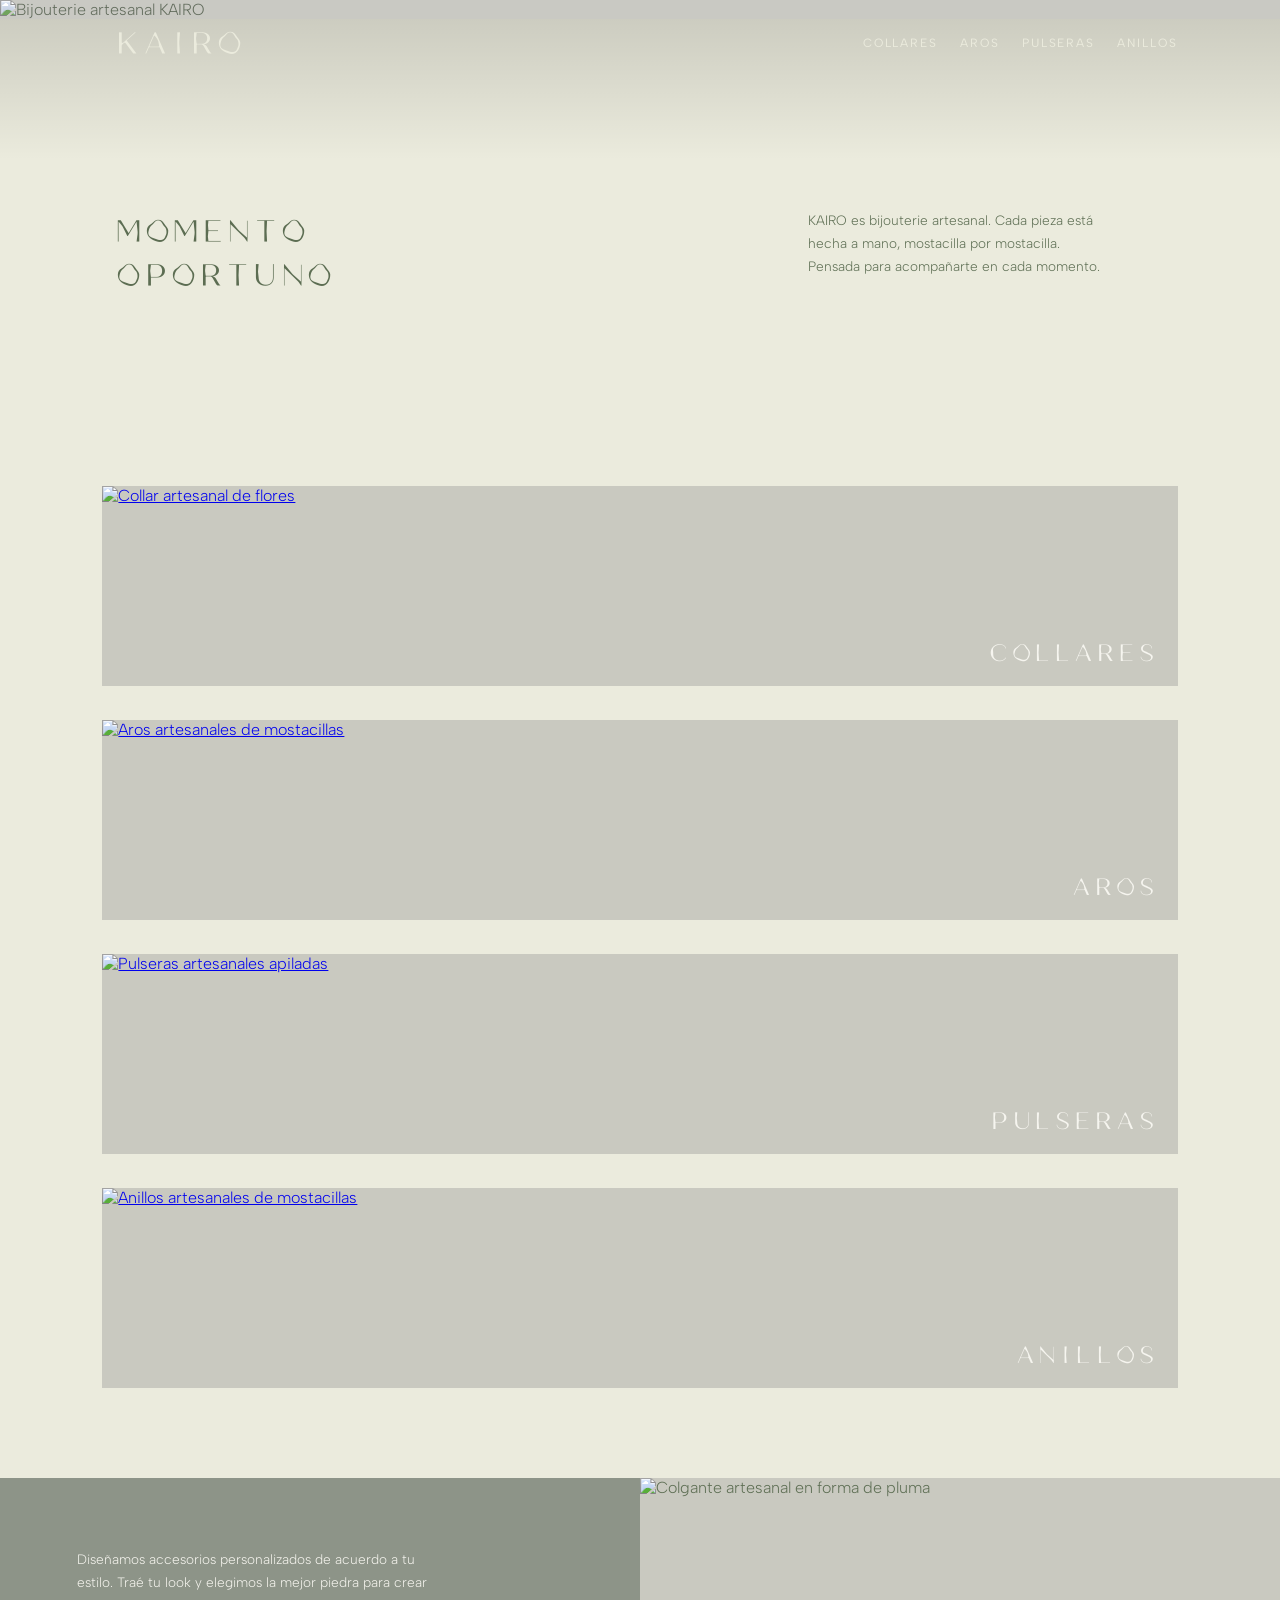
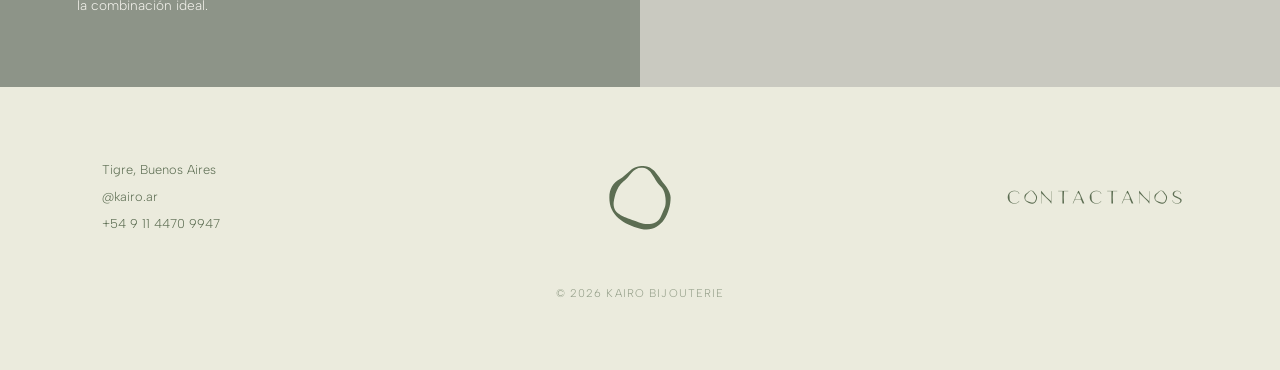
==== commit 859f83c2: "Actualiza el texto de la sección Personalizados" ====
--- a/index.html
+++ b/index.html
@@ -74,7 +74,7 @@
   <!-- ============ PERSONALIZADOS ============ -->
   <section class="personalizados">
     <div class="personalizados-texto">
-      <p>Hacemos piezas para eventos y vestimentas especiales personalizadas. Traé tu ropa y elegimos la mejor piedra para crear la combinación ideal.</p>
+      <p>Diseñamos accesorios personalizados de acuerdo a tu estilo. Traé tu look y elegimos la mejor piedra para crear la combinación ideal.</p>
     </div>
     <div class="personalizados-imagen">
       <!-- Exportá desde Figma como img/personalizados.png -->
--- a/css/estilos.css
+++ b/css/estilos.css
@@ -976,6 +976,14 @@
     margin-top: 40px;
   }
 
+  /* El letter-spacing:-0.9em del título deja la "M" ópticamente
+     corrida hacia la derecha respecto del párrafo de abajo (que no
+     tiene ese letter-spacing) — se nota porque acá quedan uno debajo
+     del otro; en desktop van lado a lado y no hace falta. */
+  .intro-titulo {
+    margin-left: -0.55em;
+  }
+
   .intro-texto {
     margin-right: 0; /* sin margen extra en mobile */
   }
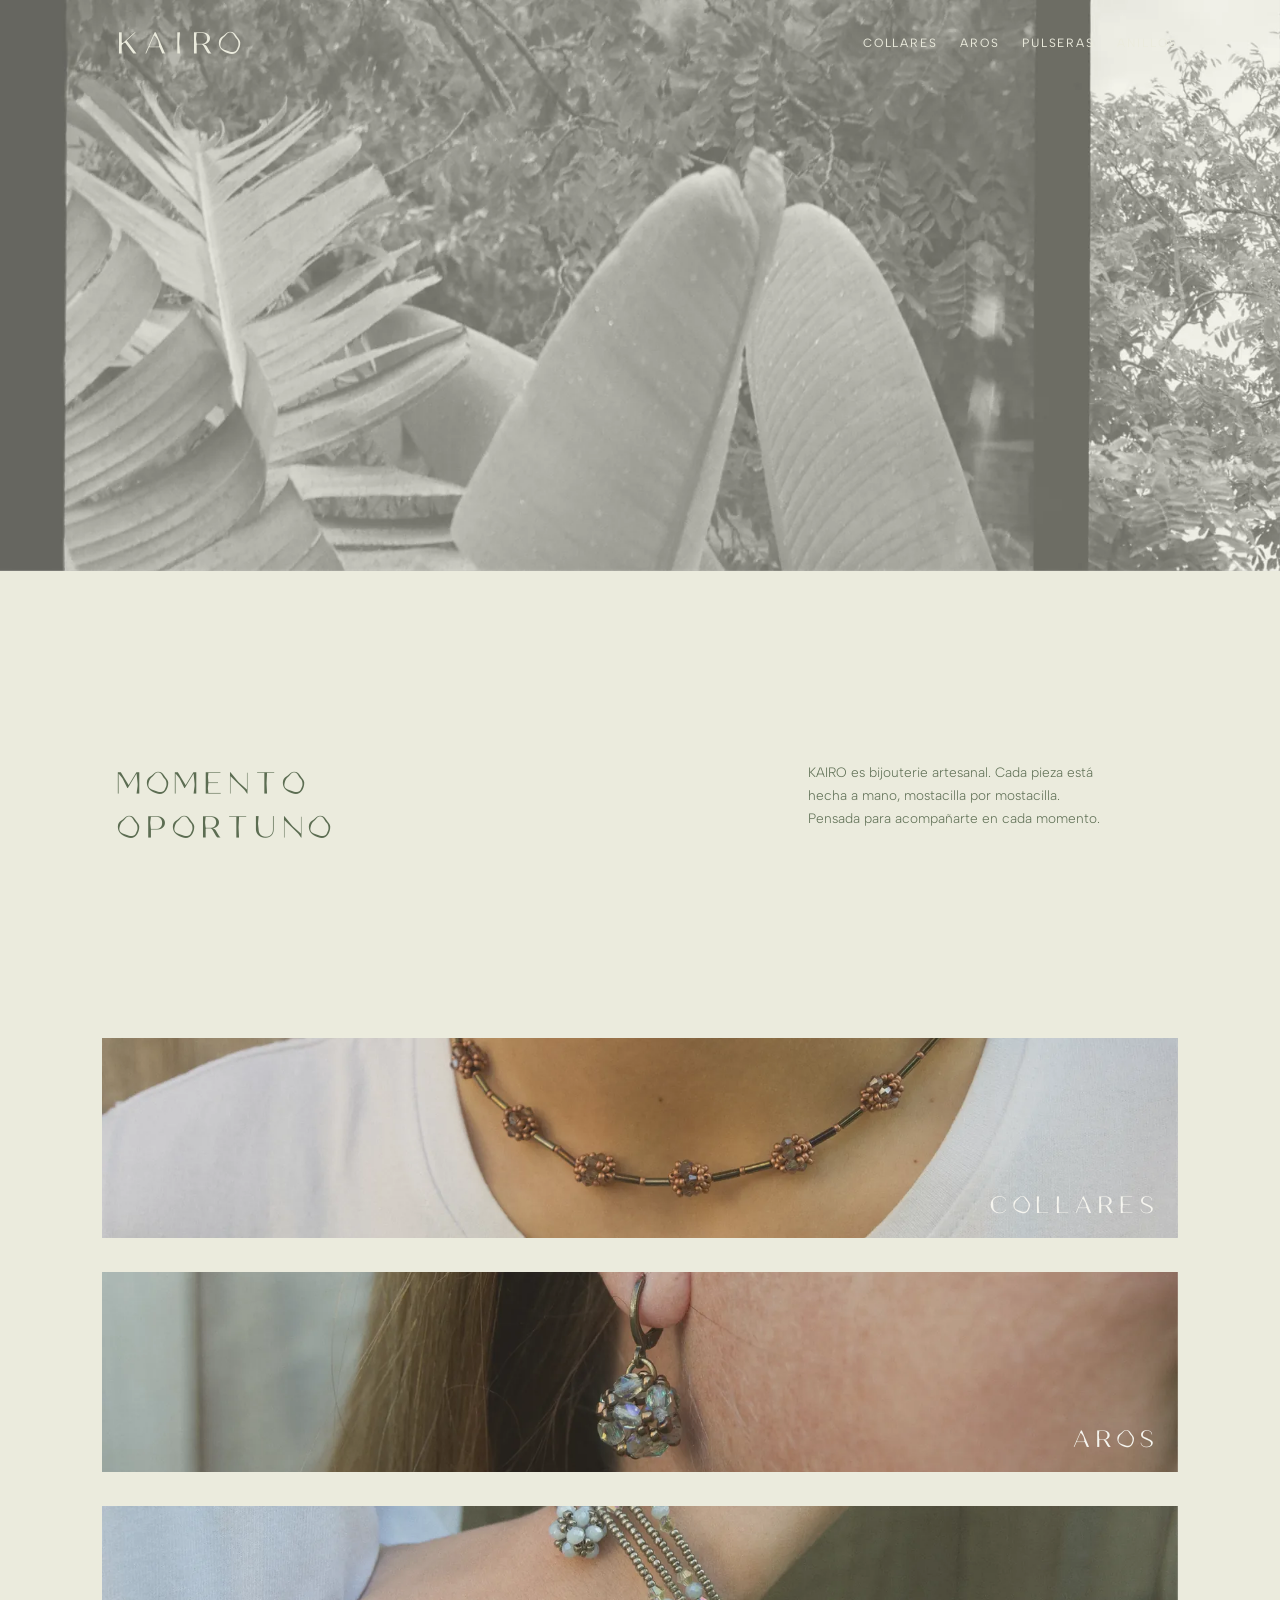
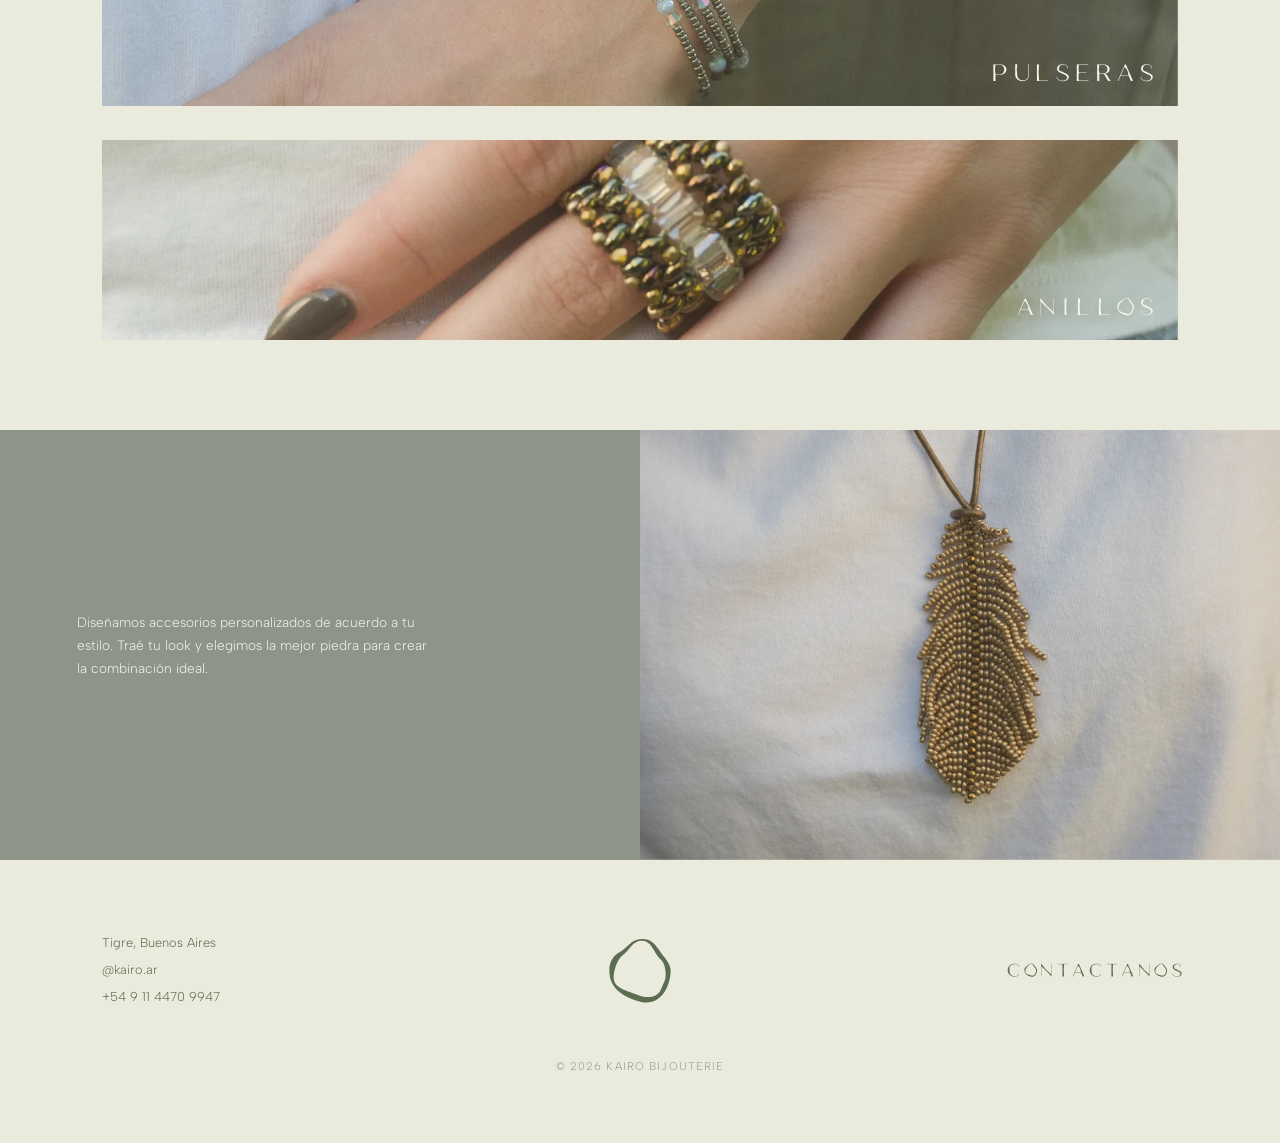
==== commit bd6523ca: "Optimiza imágenes: PNG -> WebP, redimensionado y lazy loading - Convierte todas las fotos (hero, ban" ====
--- a/index.html
+++ b/index.html
@@ -33,7 +33,7 @@
   <!-- El id="foto-principal" es el "nombre" con el que JavaScript
        va a encontrar esta imagen para ir cambiándola -->
   <section class="hero">
-    <img id="foto-principal" src="img/principal1.png" alt="Bijouterie artesanal KAIRO">
+    <img id="foto-principal" src="img/principal1.webp" alt="Bijouterie artesanal KAIRO" fetchpriority="high">
   </section>
 
   <!-- ============ INTRO ============ -->
@@ -50,22 +50,22 @@
   <section class="categorias">
 
     <a class="categoria" href="collares.html">
-      <img src="img/collares.png" alt="Collar artesanal de flores">
+      <img src="img/collares.webp" alt="Collar artesanal de flores" loading="lazy">
       <span class="categoria-nombre">Collares</span>
     </a>
 
     <a class="categoria" href="aros.html">
-      <img src="img/aros.png" alt="Aros artesanales de mostacillas">
+      <img src="img/aros.webp" alt="Aros artesanales de mostacillas" loading="lazy">
       <span class="categoria-nombre">Aros</span>
     </a>
 
     <a class="categoria" href="pulseras.html">
-      <img src="img/pulseras.png" alt="Pulseras artesanales apiladas">
+      <img src="img/pulseras.webp" alt="Pulseras artesanales apiladas" loading="lazy">
       <span class="categoria-nombre">Pulseras</span>
     </a>
 
     <a class="categoria" href="anillos.html">
-      <img src="img/anillos.png" alt="Anillos artesanales de mostacillas">
+      <img src="img/anillos.webp" alt="Anillos artesanales de mostacillas" loading="lazy">
       <span class="categoria-nombre">Anillos</span>
     </a>
 
@@ -77,8 +77,8 @@
       <p>Diseñamos accesorios personalizados de acuerdo a tu estilo. Traé tu look y elegimos la mejor piedra para crear la combinación ideal.</p>
     </div>
     <div class="personalizados-imagen">
-      <!-- Exportá desde Figma como img/personalizados.png -->
-      <img src="img/personalizados.png" alt="Colgante artesanal en forma de pluma">
+      <!-- Exportá desde Figma como img/personalizados.webp -->
+      <img src="img/personalizados.webp" alt="Colgante artesanal en forma de pluma" loading="lazy">
     </div>
   </section>
 
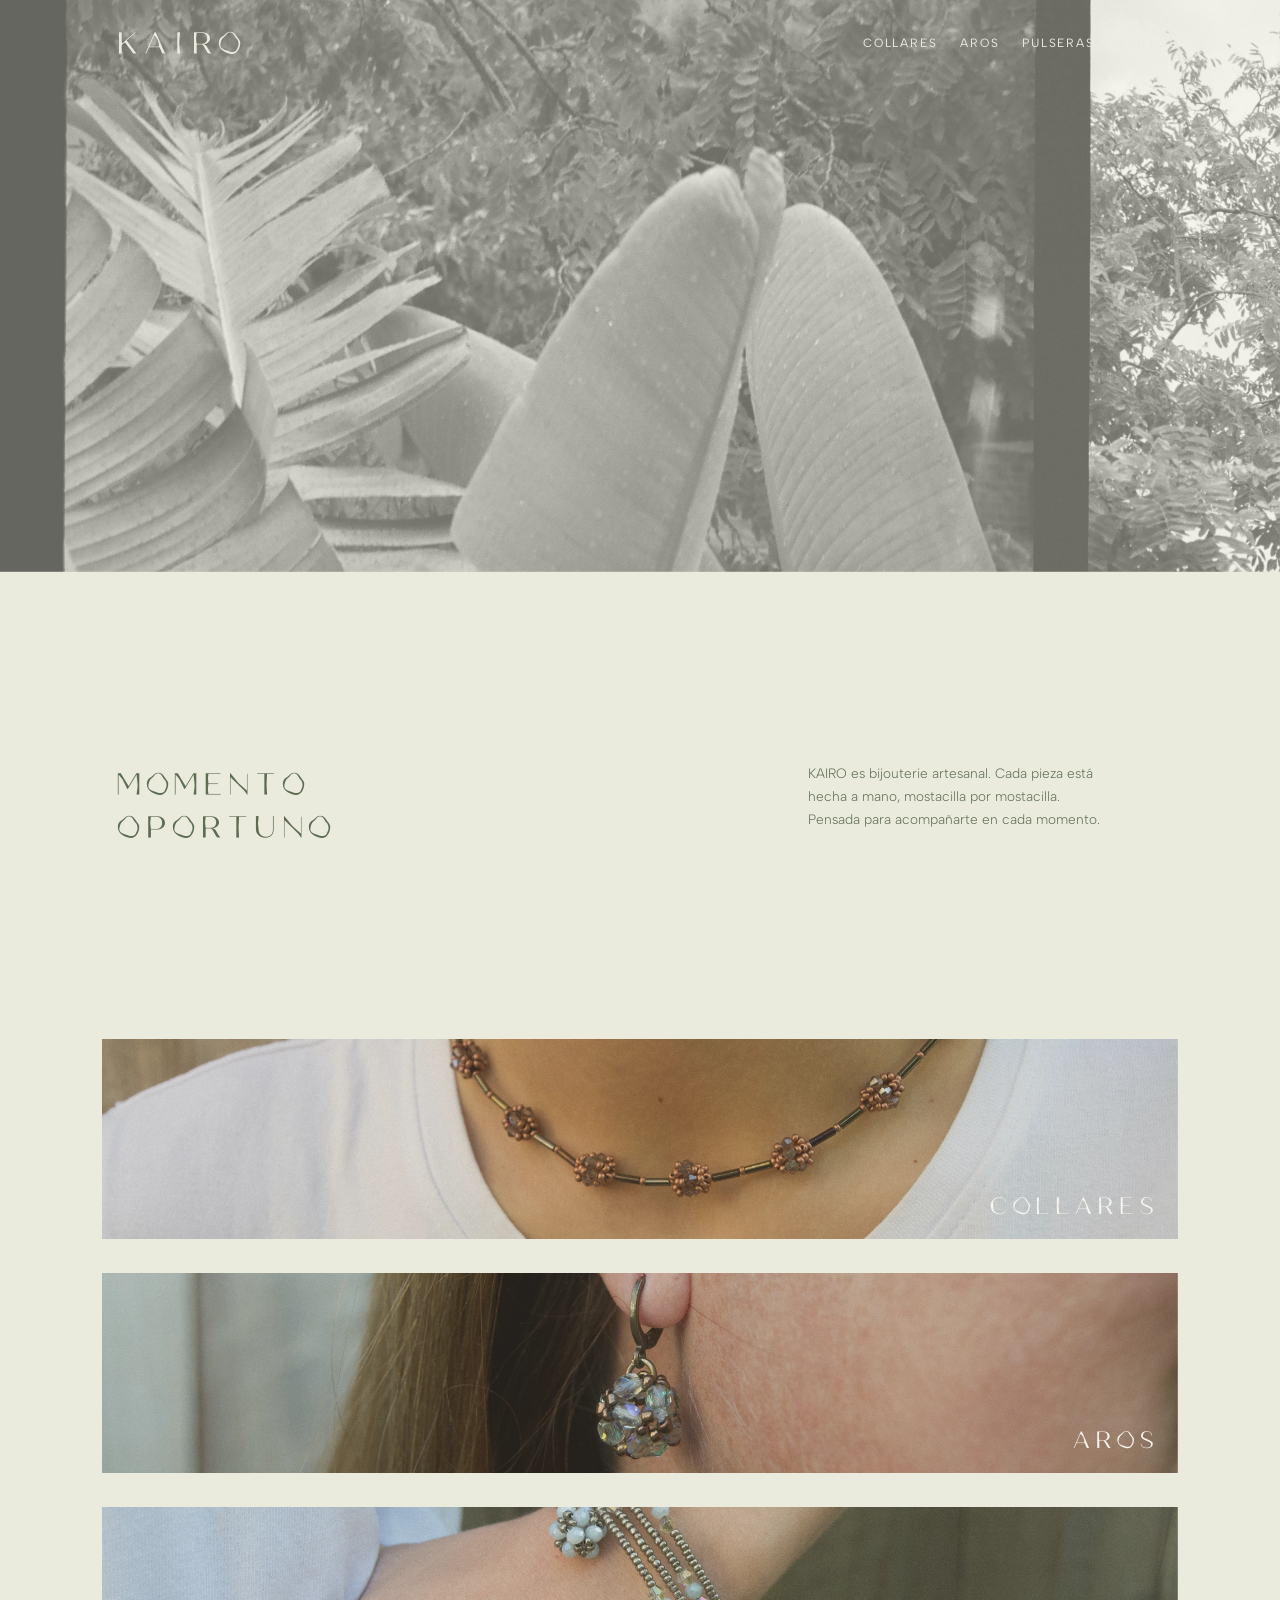
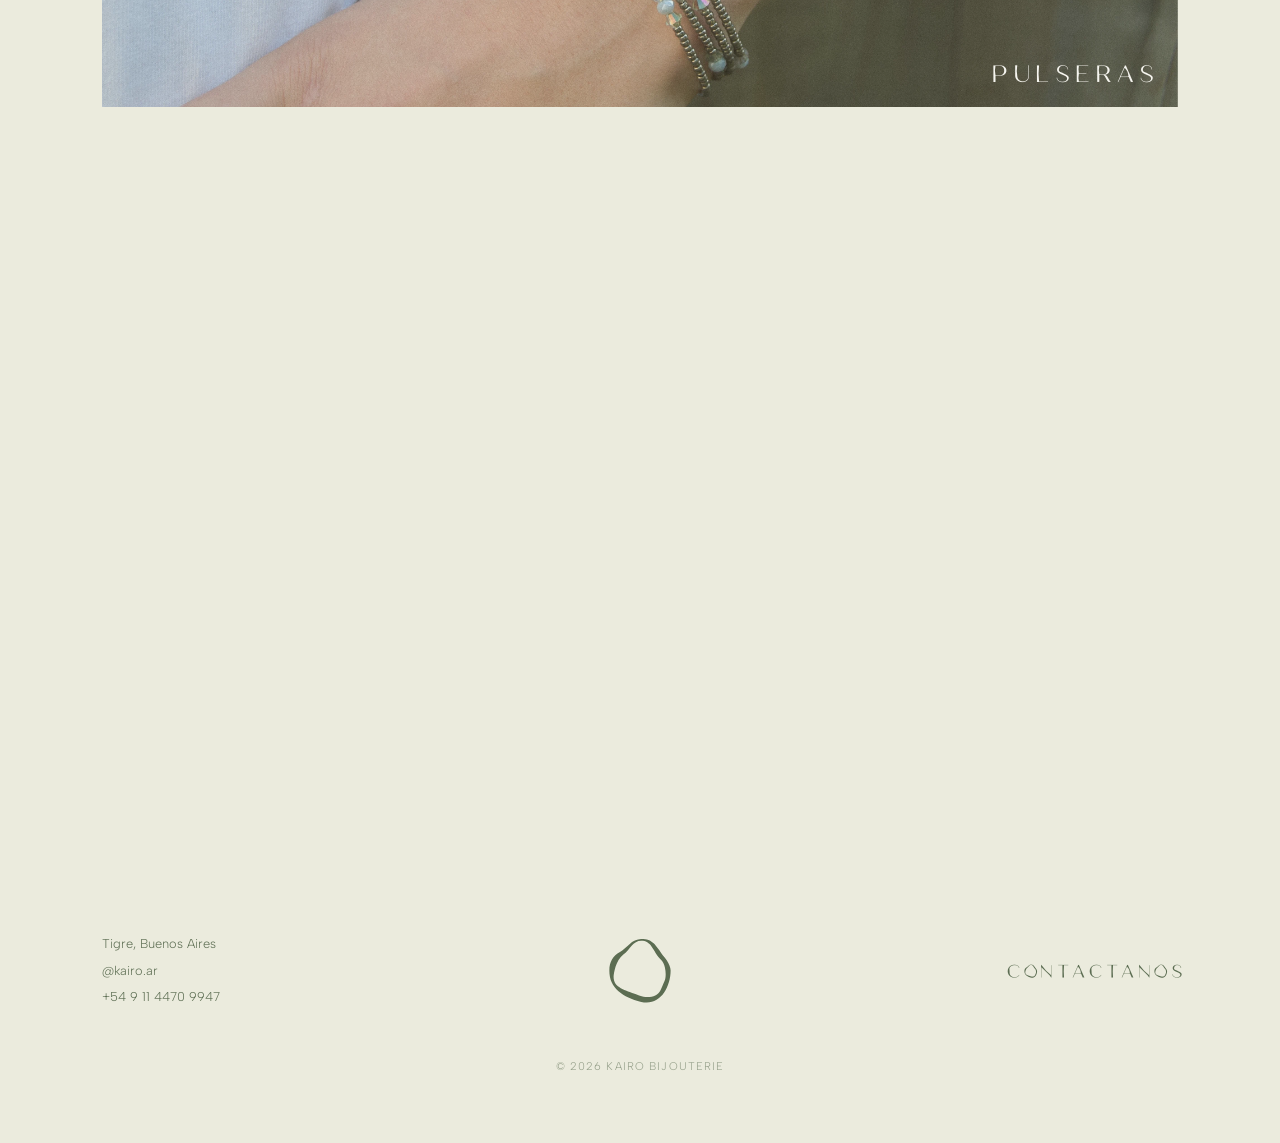
==== commit 379e3802: "Reemplaza foto de personalizados y agrega collar 10 - index.html usa img/personalizados2.webp en la " ====
--- a/index.html
+++ b/index.html
@@ -77,8 +77,8 @@
       <p>Diseñamos accesorios personalizados de acuerdo a tu estilo. Traé tu look y elegimos la mejor piedra para crear la combinación ideal.</p>
     </div>
     <div class="personalizados-imagen">
-      <!-- Exportá desde Figma como img/personalizados.webp -->
-      <img src="img/personalizados.webp" alt="Colgante artesanal en forma de pluma" loading="lazy">
+      <!-- Exportá desde Figma como img/personalizados2.webp -->
+      <img src="img/personalizados2.webp" alt="Colgante artesanal en forma de pluma" loading="lazy">
     </div>
   </section>
 
--- a/css/estilos.css
+++ b/css/estilos.css
@@ -693,17 +693,19 @@
   font-family: var(--serif);
   font-size: 1rem;
   letter-spacing: -0.9em;
-  word-spacing: 1.2em;
   text-transform: uppercase;
-  white-space: normal;
-  /* Con white-space:normal el texto puede pasar a dos líneas en mobile;
-     sin esto, la caja queda centrada por el flex del padre pero cada
-     línea se alinea a la izquierda dentro de esa caja. Una sola regla,
-     vale para las 4 páginas y para cualquier ancho. */
-  text-align: center;
   position: relative;
-  display: inline-block;
   transition: color 0.12s ease;
+  /* Cada palabra es un <span> propio (ver HTML) y el espacio entre
+     palabras lo pone el gap del flex, no word-spacing. word-spacing
+     combinado con un letter-spacing tan negativo lo calculan distinto
+     Chrome y Safari — en Safari/iOS el espacio a cada lado de "POR"
+     quedaba desparejo. gap es geometría pura, igual en todos lados. */
+  display: inline-flex;
+  flex-wrap: wrap;
+  justify-content: center;
+  column-gap: 0.55em;
+  row-gap: 6px;
 }
 
 .consultar-pieza::after {
@@ -815,6 +817,7 @@
 .galeria-pieza:nth-child(7) { animation-delay: 660ms; }
 .galeria-pieza:nth-child(8) { animation-delay: 730ms; }
 .galeria-pieza:nth-child(9) { animation-delay: 800ms; }
+.galeria-pieza:nth-child(10) { animation-delay: 870ms; }
 
 .collares-cta {
   animation: entrada-fila 0.6s var(--suave) both;
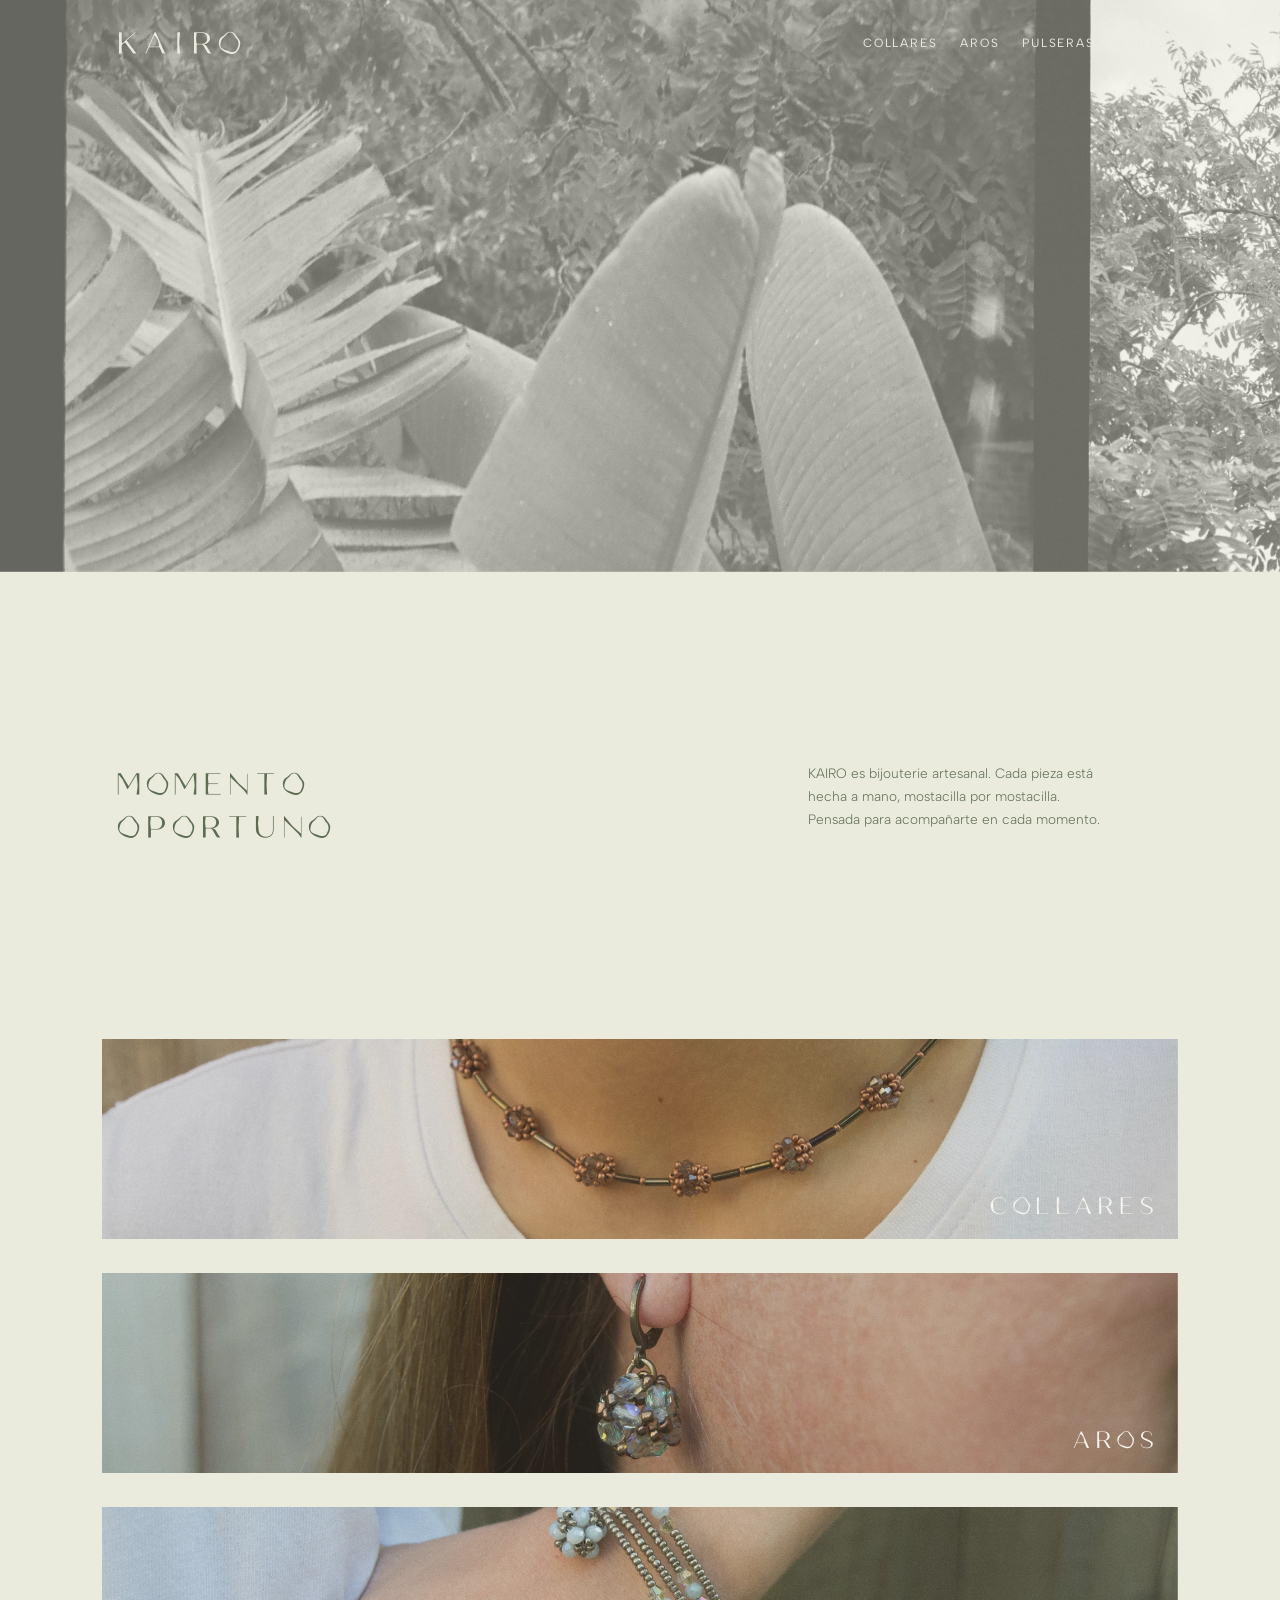
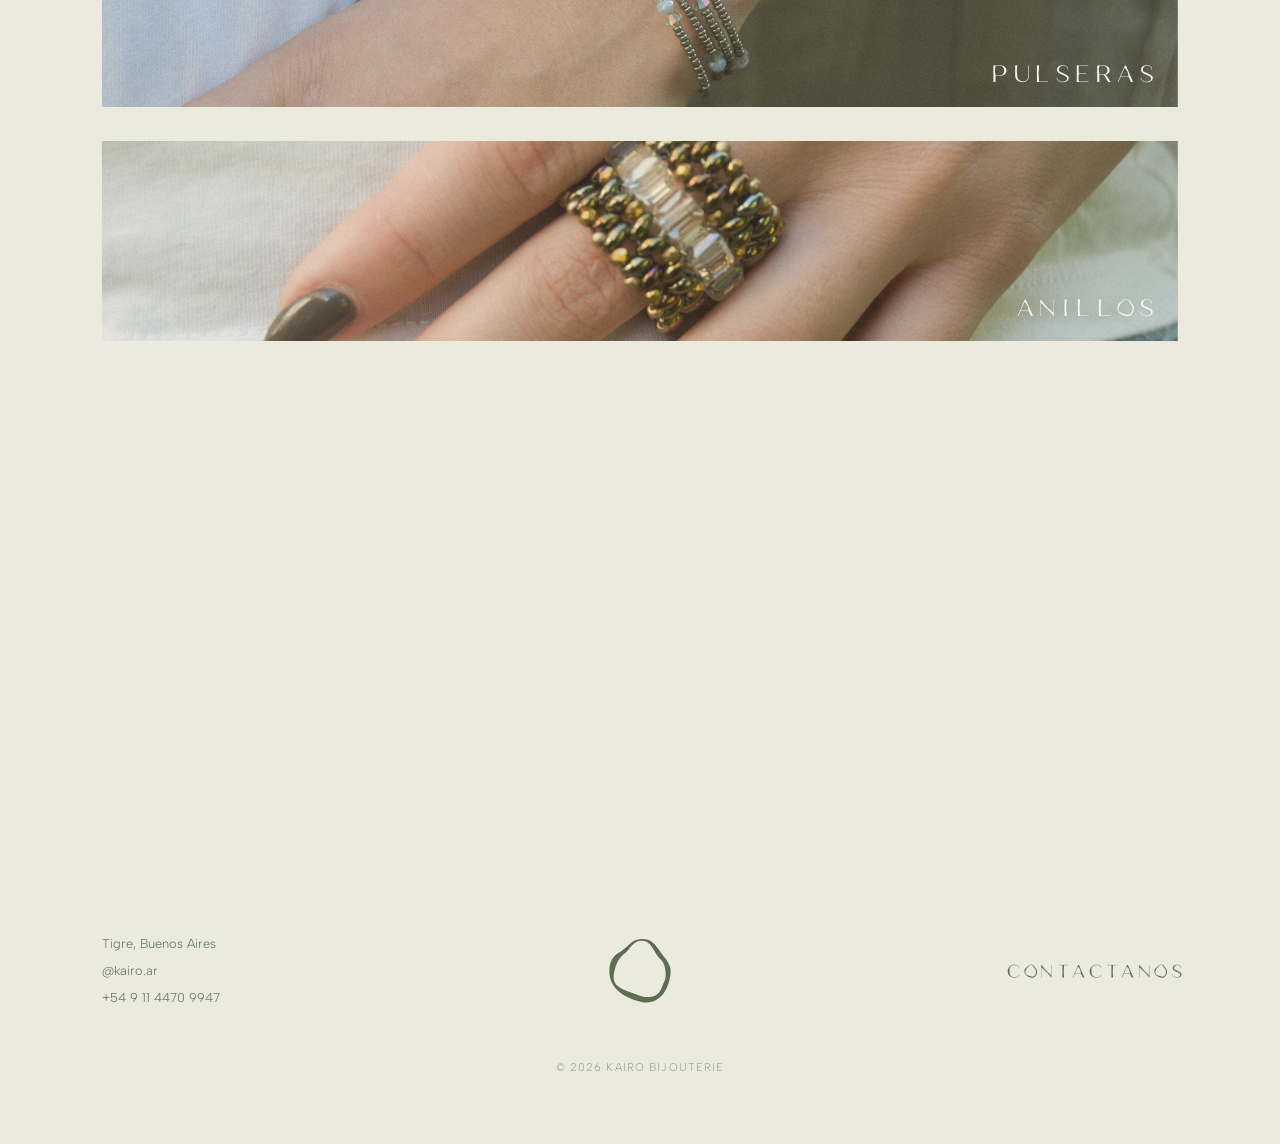
==== commit a89691ec: "Sirve fotos chicas en mobile para el home (hero, categorías, personalizados) El hero, las 4 bandas d" ====
--- a/index.html
+++ b/index.html
@@ -33,7 +33,7 @@
   <!-- El id="foto-principal" es el "nombre" con el que JavaScript
        va a encontrar esta imagen para ir cambiándola -->
   <section class="hero">
-    <img id="foto-principal" src="img/principal1.webp" alt="Bijouterie artesanal KAIRO" fetchpriority="high">
+    <img id="foto-principal" src="img/principal1.webp" srcset="img/principal1-sm.webp 900w, img/principal1.webp 3840w" sizes="100vw" alt="Bijouterie artesanal KAIRO" fetchpriority="high">
   </section>
 
   <!-- ============ INTRO ============ -->
@@ -50,22 +50,22 @@
   <section class="categorias">
 
     <a class="categoria" href="collares.html">
-      <img src="img/collares.webp" alt="Collar artesanal de flores" loading="lazy">
+      <img src="img/collares.webp" srcset="img/collares-sm.webp 900w, img/collares.webp 3840w" sizes="100vw" alt="Collar artesanal de flores" loading="lazy">
       <span class="categoria-nombre">Collares</span>
     </a>
 
     <a class="categoria" href="aros.html">
-      <img src="img/aros.webp" alt="Aros artesanales de mostacillas" loading="lazy">
+      <img src="img/aros.webp" srcset="img/aros-sm.webp 900w, img/aros.webp 3840w" sizes="100vw" alt="Aros artesanales de mostacillas" loading="lazy">
       <span class="categoria-nombre">Aros</span>
     </a>
 
     <a class="categoria" href="pulseras.html">
-      <img src="img/pulseras.webp" alt="Pulseras artesanales apiladas" loading="lazy">
+      <img src="img/pulseras.webp" srcset="img/pulseras-sm.webp 900w, img/pulseras.webp 3840w" sizes="100vw" alt="Pulseras artesanales apiladas" loading="lazy">
       <span class="categoria-nombre">Pulseras</span>
     </a>
 
     <a class="categoria" href="anillos.html">
-      <img src="img/anillos.webp" alt="Anillos artesanales de mostacillas" loading="lazy">
+      <img src="img/anillos.webp" srcset="img/anillos-sm.webp 900w, img/anillos.webp 3840w" sizes="100vw" alt="Anillos artesanales de mostacillas" loading="lazy">
       <span class="categoria-nombre">Anillos</span>
     </a>
 
@@ -78,7 +78,7 @@
     </div>
     <div class="personalizados-imagen">
       <!-- Exportá desde Figma como img/personalizados2.webp -->
-      <img src="img/personalizados2.webp" alt="Colgante artesanal en forma de pluma" loading="lazy">
+      <img src="img/personalizados2.webp" srcset="img/personalizados2-sm.webp 900w, img/personalizados2.webp 2625w" sizes="(max-width: 700px) 100vw, 50vw" alt="Colgante artesanal en forma de pluma" loading="lazy">
     </div>
   </section>
 
--- a/css/estilos.css
+++ b/css/estilos.css
@@ -677,6 +677,39 @@
 
 .galeria-pieza.highlighted {
   transform: scale(1);
+  opacity: 1;
+}
+
+/* Cuando la pieza es un <div> (pulseras): la foto llena el contenedor y
+   el precio va encima, visible solo en la pieza destacada. */
+.galeria-pieza {
+  position: relative;
+}
+
+.galeria-pieza > img {
+  display: block;
+  width: 100%;
+  height: 100%;
+  object-fit: cover;
+  border-radius: inherit;
+}
+
+.galeria-pieza .precio {
+  position: absolute;
+  right: 12px;
+  top: 12px;
+  padding: 6px 12px;
+  background-color: var(--verde);
+  color: var(--crema);
+  font-family: var(--sans);
+  font-size: var(--texto-cuerpo);
+  letter-spacing: 0.04em;
+  opacity: 0;
+  transition: opacity 0.45s var(--suave);
+  pointer-events: none;
+}
+
+.galeria-pieza.highlighted .precio {
   opacity: 1;
 }
 
@@ -1068,6 +1101,15 @@
     font-size: var(--texto-cuerpo);
   }
 
+  /* Sin el padding lateral de 8vw que trae .collares-galeria-container en
+     desktop: en mobile achicaba el visor de scroll casi al ancho de una
+     sola pieza y no dejaba asomar la siguiente (ver padding-left/right
+     de .collares-galeria abajo, pensado para centrar sobre el ancho
+     completo del viewport, no sobre un contenedor ya recortado). */
+  .collares-galeria-container {
+    padding: 0 0 16px;
+  }
+
   .collares-galeria {
     gap: 8px;
     /* mitad del ancho mobile: (alto_mobile 340px * 4/5 = 272px) => /2 = 136px */
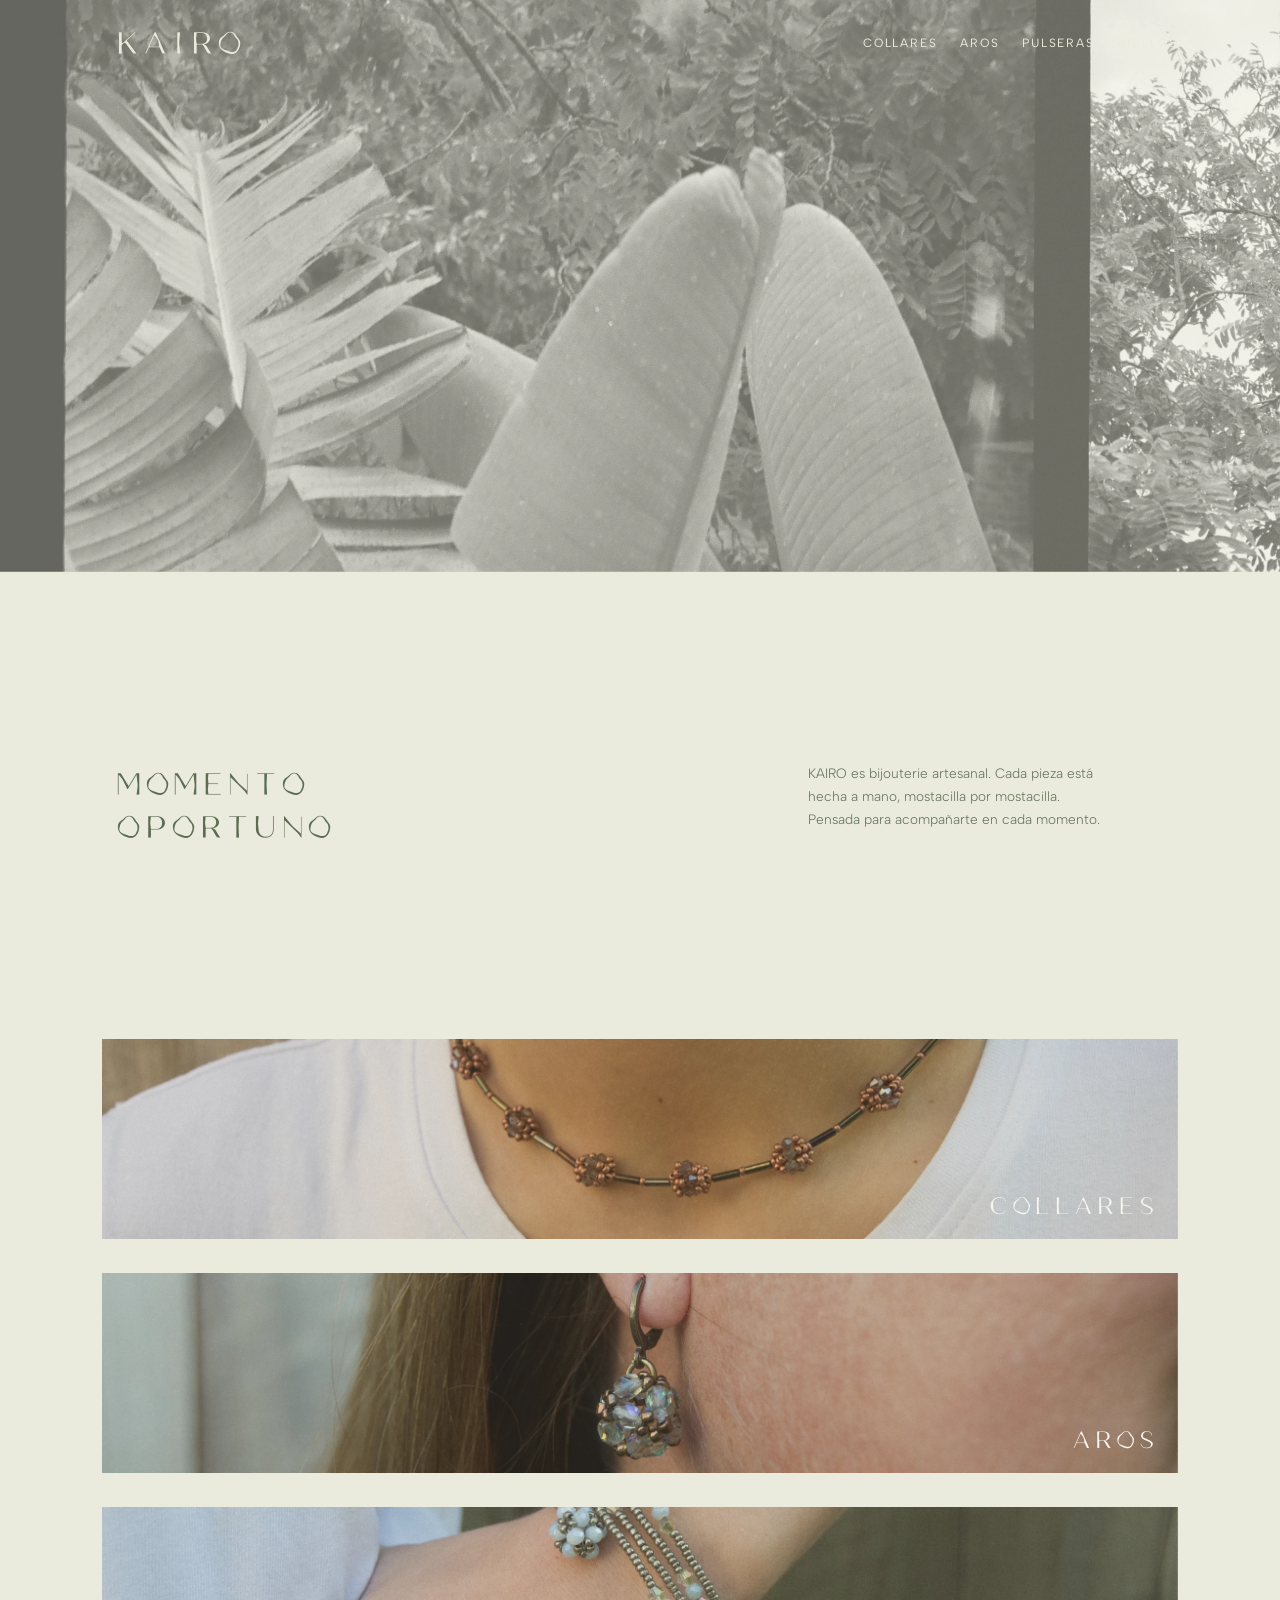
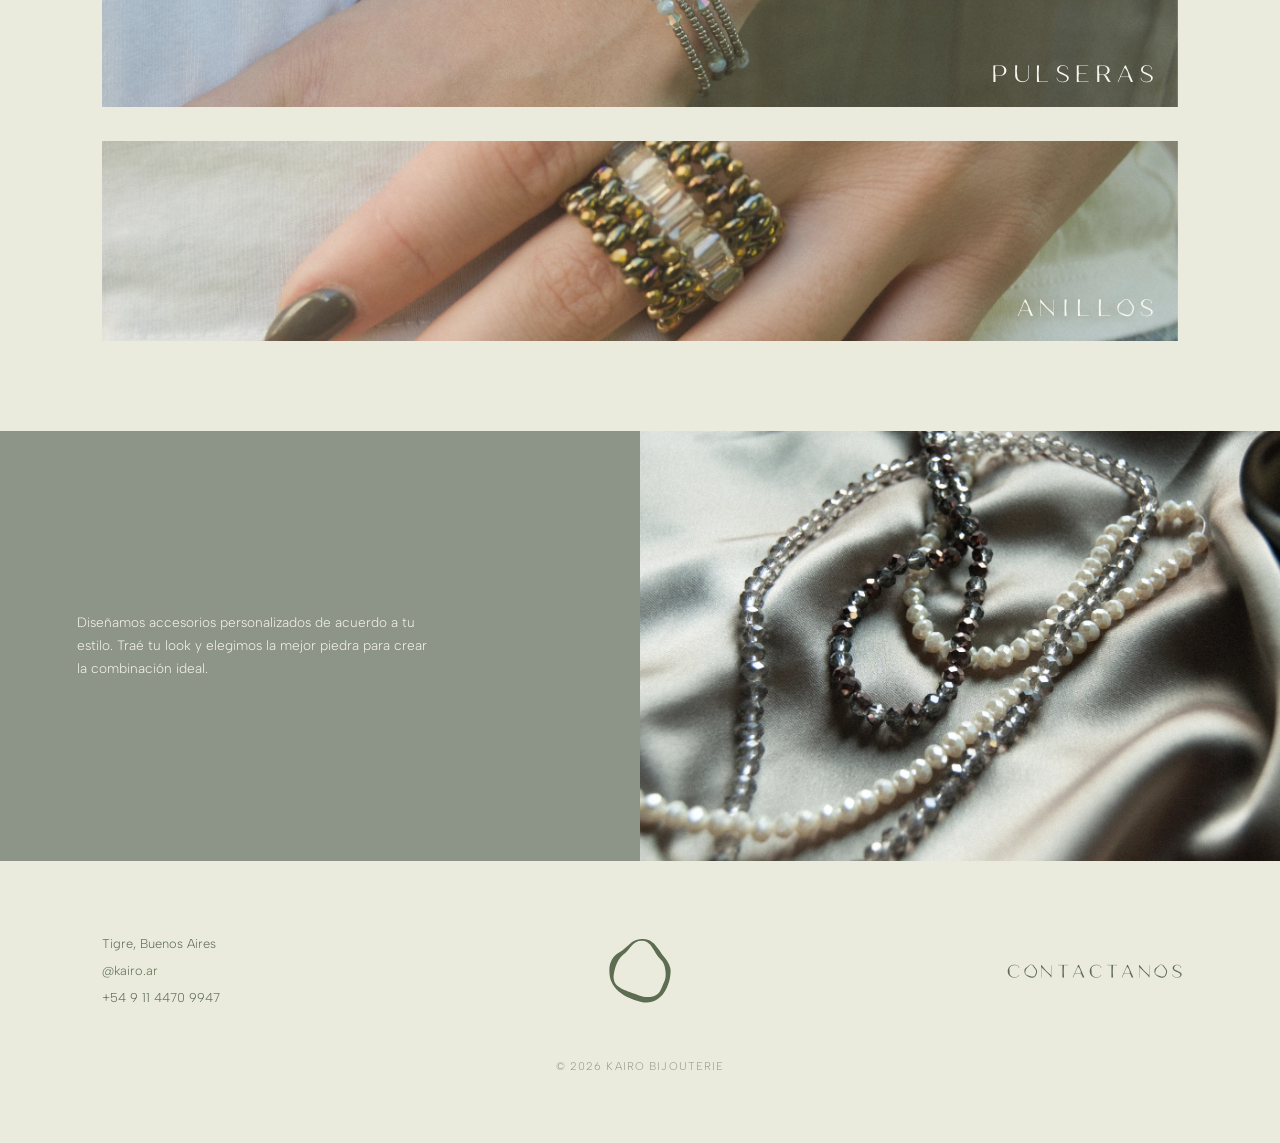
==== commit 956a834e: "Sube la resolución de las fotos chicas del home (se veían borrosas) 900px apenas cubría 1x en las ba" ====
--- a/index.html
+++ b/index.html
@@ -33,7 +33,7 @@
   <!-- El id="foto-principal" es el "nombre" con el que JavaScript
        va a encontrar esta imagen para ir cambiándola -->
   <section class="hero">
-    <img id="foto-principal" src="img/principal1.webp" srcset="img/principal1-sm.webp 900w, img/principal1.webp 3840w" sizes="100vw" alt="Bijouterie artesanal KAIRO" fetchpriority="high">
+    <img id="foto-principal" src="img/principal1.webp" srcset="img/principal1-sm.webp 1400w, img/principal1.webp 3840w" sizes="100vw" alt="Bijouterie artesanal KAIRO" fetchpriority="high">
   </section>
 
   <!-- ============ INTRO ============ -->
@@ -50,22 +50,22 @@
   <section class="categorias">
 
     <a class="categoria" href="collares.html">
-      <img src="img/collares.webp" srcset="img/collares-sm.webp 900w, img/collares.webp 3840w" sizes="100vw" alt="Collar artesanal de flores" loading="lazy">
+      <img src="img/collares.webp" srcset="img/collares-sm.webp 2200w, img/collares.webp 3840w" sizes="100vw" alt="Collar artesanal de flores" loading="lazy">
       <span class="categoria-nombre">Collares</span>
     </a>
 
     <a class="categoria" href="aros.html">
-      <img src="img/aros.webp" srcset="img/aros-sm.webp 900w, img/aros.webp 3840w" sizes="100vw" alt="Aros artesanales de mostacillas" loading="lazy">
+      <img src="img/aros.webp" srcset="img/aros-sm.webp 2200w, img/aros.webp 3840w" sizes="100vw" alt="Aros artesanales de mostacillas" loading="lazy">
       <span class="categoria-nombre">Aros</span>
     </a>
 
     <a class="categoria" href="pulseras.html">
-      <img src="img/pulseras.webp" srcset="img/pulseras-sm.webp 900w, img/pulseras.webp 3840w" sizes="100vw" alt="Pulseras artesanales apiladas" loading="lazy">
+      <img src="img/pulseras.webp" srcset="img/pulseras-sm.webp 2200w, img/pulseras.webp 3840w" sizes="100vw" alt="Pulseras artesanales apiladas" loading="lazy">
       <span class="categoria-nombre">Pulseras</span>
     </a>
 
     <a class="categoria" href="anillos.html">
-      <img src="img/anillos.webp" srcset="img/anillos-sm.webp 900w, img/anillos.webp 3840w" sizes="100vw" alt="Anillos artesanales de mostacillas" loading="lazy">
+      <img src="img/anillos.webp" srcset="img/anillos-sm.webp 2200w, img/anillos.webp 3840w" sizes="100vw" alt="Anillos artesanales de mostacillas" loading="lazy">
       <span class="categoria-nombre">Anillos</span>
     </a>
 
@@ -78,7 +78,7 @@
     </div>
     <div class="personalizados-imagen">
       <!-- Exportá desde Figma como img/personalizados2.webp -->
-      <img src="img/personalizados2.webp" srcset="img/personalizados2-sm.webp 900w, img/personalizados2.webp 2625w" sizes="(max-width: 700px) 100vw, 50vw" alt="Colgante artesanal en forma de pluma" loading="lazy">
+      <img src="img/personalizados2.webp" srcset="img/personalizados2-sm.webp 1400w, img/personalizados2.webp 2625w" sizes="(max-width: 700px) 100vw, 50vw" alt="Colgante artesanal en forma de pluma" loading="lazy">
     </div>
   </section>
 
